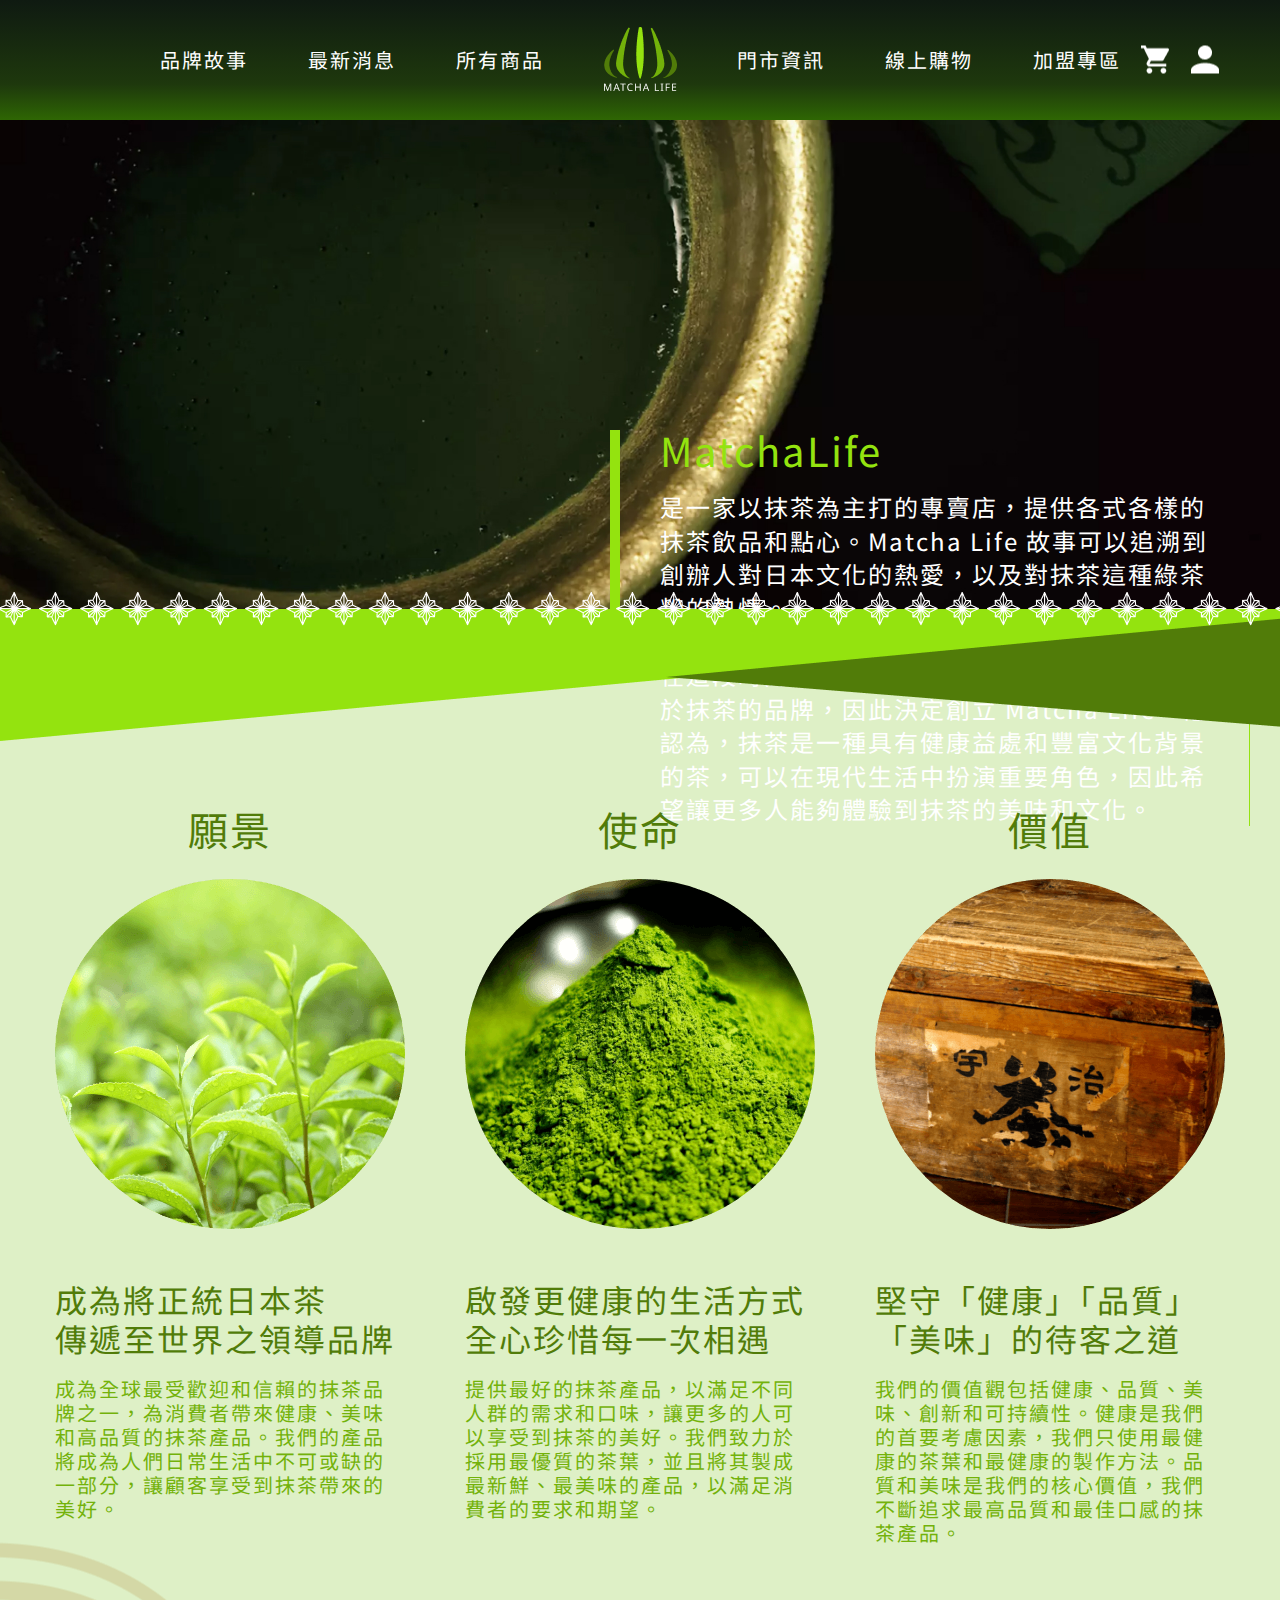
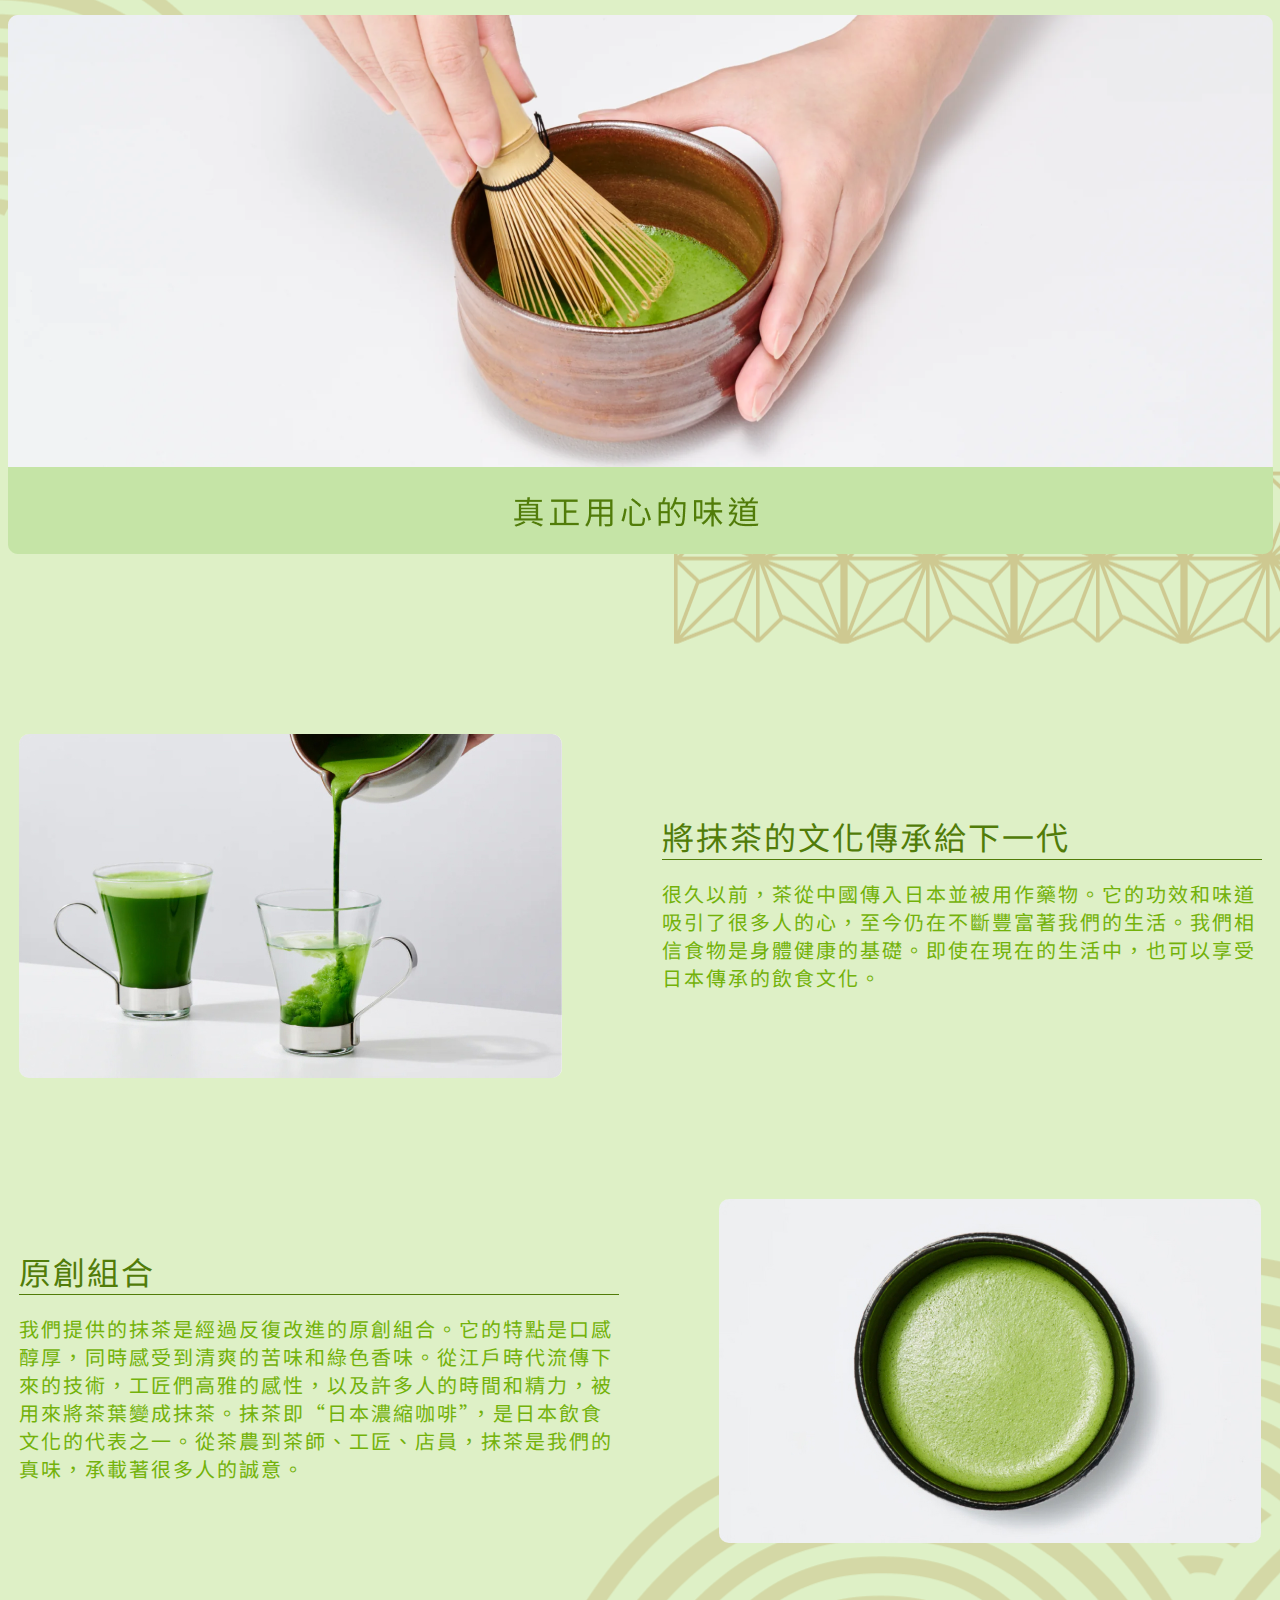
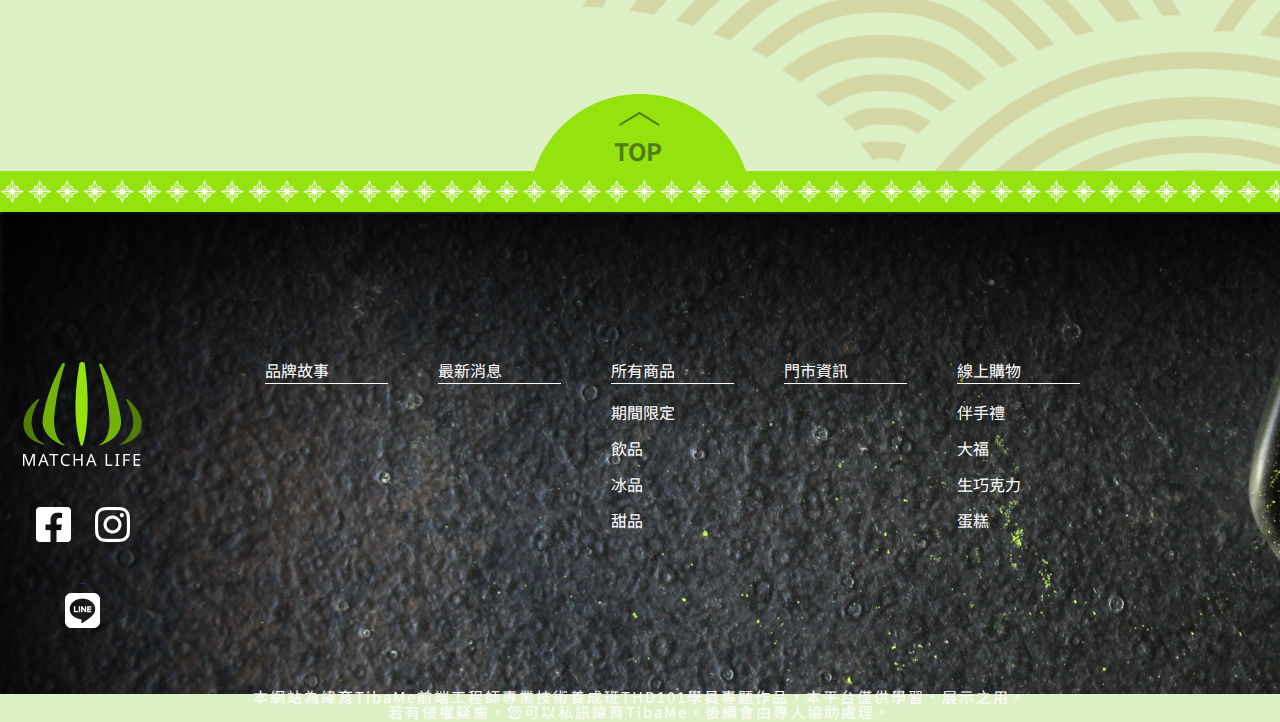
==== brand_story.html @ 13a8d367 "分頁做完" ====
<!DOCTYPE html>
<html lang="en">
<head>
    <meta charset="UTF-8">
    <meta http-equiv="X-UA-Compatible" content="IE=edge">
    <meta name="viewport" content="width=device-width, initial-scale=1.0">
    <link href="https://fonts.googleapis.com/css2?family=Noto+Sans+TC:wght@400;500&display=swap" rel="stylesheet">
    <link rel="stylesheet" href="css/brand_story.css">
    <title>BRAND STORY</title>
</head>
<body>
    <!-- header -->
    <div class="header">
        
        <!-- 導覽列 -->
        <div class="nav-top">
            <!-- 導覽列左邊 -->
           
            <ul class="nav1">
                <li>
                    <a href="brand_story.html">品牌故事</a>
                
                </li>
                <li>
                    <a href="news.html">最新消息</a>
                
                </li>
                <li>
                    <a href="ourproducts.html">所有商品</a>
                </li>
                <li>
                    <a href="index.html">
                        <img src="img/matcha_life_logo.png" alt="">
                    </a>
                </li>
                <li>
                    <a href="store_information.html">門市資訊</a>
                </li>
                <li>
                    <a href="online_shop.html">線上購物</a>
                </li>
                <li>
                    <a href="">加盟專區</a>
                </li>
            </ul>
            <!-- 導覽列右邊 -->
            <ul class="nav2">
                <li>
                    <a href="">
                        <img src="img/icon_cart.png" alt="">
                    </a>
                </li>
                <li>
                    <a href="">
                        <img src="img/icon_member.png" alt="">
                    </a>
                </li>
            </ul>
        </div>
        <img src="img/banner002.jpg" alt="" class="banner1">
        <div class="h2-banner">
            <h3 class="span1">MatchaLife</h3>
            <h5 class="span2">是一家以抹茶為主打的專賣店，提供各式各樣的抹茶飲品和點心。Matcha Life 故事可以追溯到創辦人對日本文化的熱愛，以及對抹茶這種綠茶粉的熱情。<br><br>在這段時間裡，他發現市場上缺乏一個真正專注於抹茶的品牌，因此決定創立 Matcha Life。他認為，抹茶是一種具有健康益處和豐富文化背景的茶，可以在現代生活中扮演重要角色，因此希望讓更多人能夠體驗到抹茶的美味和文化。</h5>
        </div>
    </div>
    <!-- bodytop -->
    <div class="body-top">
        <!-- 第一個插件 -->
        <div class="body-top-banner1">
            <img src="img/banner2.png" alt="">
        </div>
        <!-- 中間ul -->
        <ul>
            <li>
                <h3>願景</h3>
                <img src="img/banner6.png" alt="">
                <h4>成為將正統日本茶<br>傳遞至世界之領導品牌</h4>
                <p>成為全球最受歡迎和信賴的抹茶品牌之一，為消費者帶來健康、美味和高品質的抹茶產品。我們的產品將成為人們日常生活中不可或缺的一部分，讓顧客享受到抹茶帶來的美好。</p>
            </li>
            <li>
                <h3>使命</h3>
                <img src="img/banner7.png" alt="">
                <h4>啟發更健康的生活方式<br>全心珍惜每一次相遇</h4>
                <p>提供最好的抹茶產品，以滿足不同人群的需求和口味，讓更多的人可以享受到抹茶的美好。我們致力於採用最優質的茶葉，並且將其製成最新鮮、最美味的產品，以滿足消費者的要求和期望。</p>
            </li>
            <li>
                <h3>價值</h3>
                <img src="img/banner8.png" alt="">
                <h4>堅守「健康」「品質」<br>「美味」的待客之道</h4>
                <p>我們的價值觀包括健康、品質、美味、創新和可持續性。健康是我們的首要考慮因素，我們只使用最健康的茶葉和最健康的製作方法。品質和美味是我們的核心價值，我們不斷追求最高品質和最佳口感的抹茶產品。</p>
            </li>
        </ul>
        <div class="object1">
            <img src="img/object8.png" alt="">
        </div>
        <div class="body-top-banner2">
            <img src="img/banner9.png" alt="">
        </div>
        <div class="object2">
            <img src="img/object10.png" alt="">
        </div>
    </div>
    <!-- bodybottom -->
    <div class="body-bottom">
        <ul class="body-bottom1">
            <li>
                <img src="img/banner10.jpg" alt="">
            </li>
            <li>
                <h4>將抹茶的文化傳承給下一代</h4>
                <p>很久以前，茶從中國傳入日本並被用作藥物。它的功效和味道吸引了很多人的心，至今仍在不斷豐富著我們的生活。我們相信食物是身體健康的基礎。即使在現在的生活中，也可以享受日本傳承的飲食文化。</p>
            </li>
        </ul>
        <ul class="body-bottom2">
            <li>
                <h4>原創組合</h4>
                <p>我們提供的抹茶是經過反復改進的原創組合。它的特點是口感醇厚，同時感受到清爽的苦味和綠色香味。從江戶時代流傳下來的技術，工匠們高雅的感性，以及許多人的時間和精力，被用來將茶葉變成抹茶。抹茶即“日本濃縮咖啡”，是日本飲食文化的代表之一。從茶農到茶師、工匠、店員，抹茶是我們的真味，承載著很多人的誠意。</p>
            </li>
            <li>
                <img src="img/banner11.jpg" alt="">
            </li>
        </ul>
        <div class="object3">
            <img src="img/object9.png" alt="">
        </div>
        <!-- 底層返回最上層元件 -->
        <div class="bottom-object">
            <div class="bottom-obj6">
                <a href="brand_story.html">
                    <img src="img/object6.png" alt="">
                    <p>TOP</p>
                </a>
            </div>
            <div class="bottom-obj7">
                <img src="img/object7.png" alt="">
            </div>
        </div>
    </div>
    
    <!-- footer -->
    <div class="footer">
        <div class="footer-top">
            <div class="main-left">
                <a href="index.html">
                    <img src="img/logo-footer.png" alt="">
                </a>
                <div class="main-left-icon">
                    <a href="">
                        <img src="img/icon-fb.png" alt="">
                    </a>
                    <a href="">
                        <img src="img/icon-ig.png" alt="">
                    </a>
                    <a href="">
                        <img src="img/icon-line.png" alt="">
                    </a>
                </div>
            </div>
  
            <div class="main-right">
                <div class="main-right1">
                    <a href="brand_story.html">品牌故事</a>
                </div>
                <div class="main-right2">
                    <a href="news.html">最新消息</a>
                </div>
                <div class="main-right3">
                    <a href="ourproducts.html">所有商品</a>
                    <a href="ourproducts.html">期間限定</a>
                    <a href="ourproducts.html">飲品</a>
                    <a href="ourproducts.html">冰品</a>
                    <a href="ourproducts.html">甜品</a>
                </div>
                <div class="main-right4">
                    <a href="store_information.html">門市資訊</a>
                </div>
                <div class="main-right5">
                    <a href="online_shop.html">線上購物</a>
                    <a href="online_shop.html">伴手禮</a>
                    <a href="online_shop.html">大福</a>
                    <a href="online_shop.html">生巧克力</a>
                    <a href="online_shop.html">蛋糕</a>
                </div>
            </div>
            
        </div>
        <div class="footer-bottom">
            <p>本網站為緯育TibaMe前端工程師專業技術養成班THD101學員專題作品，本平台僅供學習、展示之用。<br>若有侵權疑慮，您可以私訊緯育TibaMe，後續會由專人協助處理。</p>
        </div> 
    </div>
</body>
</html>
---- css/brand_story.css ----
@import url("reset.css");
body{
    background-color: #DEF0C6;
    font-family: 'Noto Sans TC', sans-serif;
}
.header {
    /* width: 100%; */
}

.banner1 {
    width: 100%;
    display: block;
    margin-top: 50px;
}

/* <!-- 導覽列 --> */
.nav-top {
    height: 120px;
    width: 100%;
    position: fixed;
    top: 0;
    left: 0;
    z-index: 3;
}

/* <!-- 導覽列左邊 --> */

.nav1 {
    width: 100%;
    height: 120px;
    background-image: linear-gradient(0deg, #2e6603 0%, #1E380D 30%, #0F1A11 100%);
    display: flex;
    align-items: center;
    justify-content: center;
    overflow: hidden;
    letter-spacing: 2px;
    
}

.nav1 li {}

.nav1 li a {
    font-size: 20px;
    color: white;
    text-decoration: none;
    padding: 30px 30px;

}

.nav1 li a img {}

/* <!-- 導覽列右邊 --> */
.nav2 {
    display: flex;
    position: absolute;
    top: 60px;
    right: 50px;
    transform: translateY(-50%);
    

}

.nav2 li {}

.nav2 li a {
    padding: 20px 0;
    display: block;
    width: 50px;
    text-align: center;
}

/* banner文字 */
.h2-banner {
    padding-left: 40px;
    padding-right: 30px;
    position: absolute;
    top: 430px;
    right: 40px;
    letter-spacing: 2px;
    width: 550px;
}

.span1 {
    color: #94E30F;
    font-size: 40px;
    margin-bottom: 20px;
    width: 200px;
}

.span1::before{
    content: "";
    display: block;
    height: 200px;
    width: 10px;
    background-color: #94E30F;
    position: absolute;
    top: 0;
    left: -10px;
}

.span2 {
    color: white;
    font-size: 24px;
    line-height: 1.4;  
}

.span2::after{
    content: "";
    display: block;
    height: 200px;
    width: 1px;
    background-color: #94E30F;
    position: absolute;
    bottom: 0;
    right: -10px;
}

/* ------bodytop----- */
.body-top{
    position: relative;
}

/* 第一個插件 */
.body-top-banner1{
    position: relative;
}

.body-top-banner1 img{
    display: block;
    position: absolute;
    top: 50%;
    left: 49.5%;
    translate: -50% -10%; 
    
}

/* 中間ul */
.body-top ul{
    display: flex;
    padding-top: 200px;
    justify-content: center;
    
}

.body-top ul li{   
    width: 350px;
    margin: 0 30px;
}

.body-top ul li h3{
    text-align: center;
    color: #517C09;
    font-size: 40px;
    margin-bottom: 30px;
    letter-spacing: 2px;
}

.body-top ul li img{
    margin-bottom: 50px;
}

.body-top ul li h4{
    color: #517C09;
    font-size: 32px;
    text-align: left;
    line-height: 1.2;
    margin-bottom: 20px;
    letter-spacing: 2px;
}

.body-top ul li p{
    text-align: left;
    color: #73B20A;
    font-size: 20px;
    line-height: 1.2;
    letter-spacing: 2px;
}

/* ul下方物件 */
.body-top .object1{
    /* position: relative; */
}

.body-top .object1 img{
    display: block;
    position: absolute;
    top: 75%;
    left: 48.5%;
    z-index: -1;
    translate: -112% -65%; 
}

/* banner2 */
.body-top .body-top-banner2{
    /* position: relative; */
}

.body-top .body-top-banner2 img{
    display: block;
    margin: 0 auto;
    margin-top: 70px;
}

/* banner2下方物件 */
.body-top .object2{}

.body-top .object2 img{
    display: block;
    position: absolute;
    top: 70%;
    left: 50%;
    z-index: -1;
    translate: 5% 220%;
}

/* ---------bodybottom------- */

.body-bottom{}

/* bottombanner1 */

.body-bottom1{
    display: flex;
    justify-content: center;
    margin-top: 180px;
}

.body-bottom1 li{}

.body-bottom1 li:nth-child(2){
    width: 600px;
    padding-top: 80px;
    margin-left: 100px;
}

.body-bottom1 li img{
    border-radius: 10px;
}

.body-bottom1 li h4{
    color: #517C09;
    font-size: 32px;
    border-bottom: 1px solid #517C09;
    line-height: 1.4;
    letter-spacing: 2px;
    margin-bottom: 20px;
}

.body-bottom1 li p{
    color: #73B20A;
    font-size: 20px;
    line-height: 1.4;
    letter-spacing: 2px;
}

/* bottombanner1 */
.body-bottom2{
    display: flex;
    justify-content: center;
    margin-top: 120px;
}

.body-bottom2 li{}

.body-bottom2 li:nth-child(1){
    width: 600px;
    margin-right: 100px;
    padding-top: 50px;
    
}

.body-bottom2 li h4{
    color: #517C09;
    font-size: 32px;
    border-bottom: 1px solid #517C09;
    line-height: 1.4;
    letter-spacing: 2px;
    margin-bottom: 20px;
}

.body-bottom2 li p{
    color: #73B20A;
    font-size: 20px;
    line-height: 1.4;
    letter-spacing: 2px;
}

.body-bottom2 li img{
    border-radius: 10px;
}

/* bottom-object3 */
.object3{
    position: relative;
}

.object3 img{
    position: absolute;
    top: 50%;
    right: 50%;
    translate: 94% -40%;
    z-index: -1;
}

/* 底層回到最上物件 */
.bottom-object{
    text-align: center;
    width: 100%;
    margin-top: 150px;
}

.bottom-object .bottom-obj6{
    position: relative;
    text-decoration: none;
    width: 300px;
    margin: 0 auto;
}

.bottom-object .bottom-obj6 img{
    display: block;
    margin: 0 auto;
    /* width: 100%; */
}

.bottom-object .bottom-obj6 p{
    font-size: 24px;
    font-weight: bold;
    color: #517C09;
    position:absolute ;
    top: 45px;
    left: 124px;
}

.bottom-object .bottom-obj7{}

.bottom-object .bottom-obj7 img{
    display: block;
    width: 100%;

}

/* ----footer---- */
.footer{
    background-image: url("../img/footer.jpg");
    display: block;
    height: 482px;
    background-repeat: no-repeat;
    background-size: cover;
}

.footer .footer-top{
    justify-content: center;
    display: flex;
    transform:translate(-200px);
}

/* 左邊logo區塊 */
.footer-top .main-left{
    margin-left: 200px;
    margin-top: 150px;
    text-align: center;
}
.footer-top .main-left img{
    margin-bottom: 30px;
}

.footer-top .main-left .main-left-icon{}

.footer-top .main-left .main-left-icon img{
    padding: 10px;
}

/* 右邊導覽列 */
.footer-top .main-right{
    display: flex;
    margin-top: 150px;
    margin-left: 100px;
}
.footer-top .main-right ul{}
/* 品牌故事 */
.main-right1{}

.main-right1::after{
    content: "";
    display: block;
    width: 123px;
    height: 1px;
    background-color: white;
    margin-top: 5px;
}

.main-right1 a{
    text-decoration: none;
    color: white;
}

/* 最新消息 */
.main-right2{
    margin-left: 50px;
}

.main-right2::after{
    content: "";
    display: block;
    width: 123px;
    height: 1px;
    background-color: white;
    margin-top: 5px;
}

.main-right2 a{
    text-decoration: none;
    color: white;
}

/* 所有商品 */
.main-right3{
    display: flex;
    flex-direction: column;
    margin-left: 50px;
}

.main-right3 :nth-child(1)::after{
    content: "";
    display: block;
    width: 123px;
    height: 1px;
    background-color: white;
    margin-top: 5px;
}

.main-right3 a{
    text-decoration: none;
    color: white;
    margin-bottom: 20px;
}

/* 門市資訊 */
.main-right4{
    margin-left: 50px;
}

.main-right4::after{
    content: "";
    display: block;
    width: 123px;
    height: 1px;
    background-color: white;
    margin-top: 5px;
}

.main-right4 a{
    text-decoration: none;
    color: white;
}

/* 線上購物 */
.main-right5{
    display: flex;
    flex-direction: column;
    margin-left: 50px;
}

.main-right5 :nth-child(1)::after{
    content: "";
    display: block;
    width: 123px;
    height: 1px;
    background-color: white;
    margin-top: 5px;
}

.main-right5 a{
    text-decoration: none;
    color: white;
    margin-bottom: 20px;
}

/* 底層文字 */
.footer-bottom{
    text-align: center;
    margin-top: 20px;
}

.footer-bottom p{
    color: white;
    font-size: 15px;
    letter-spacing: 2px;
    
    
}
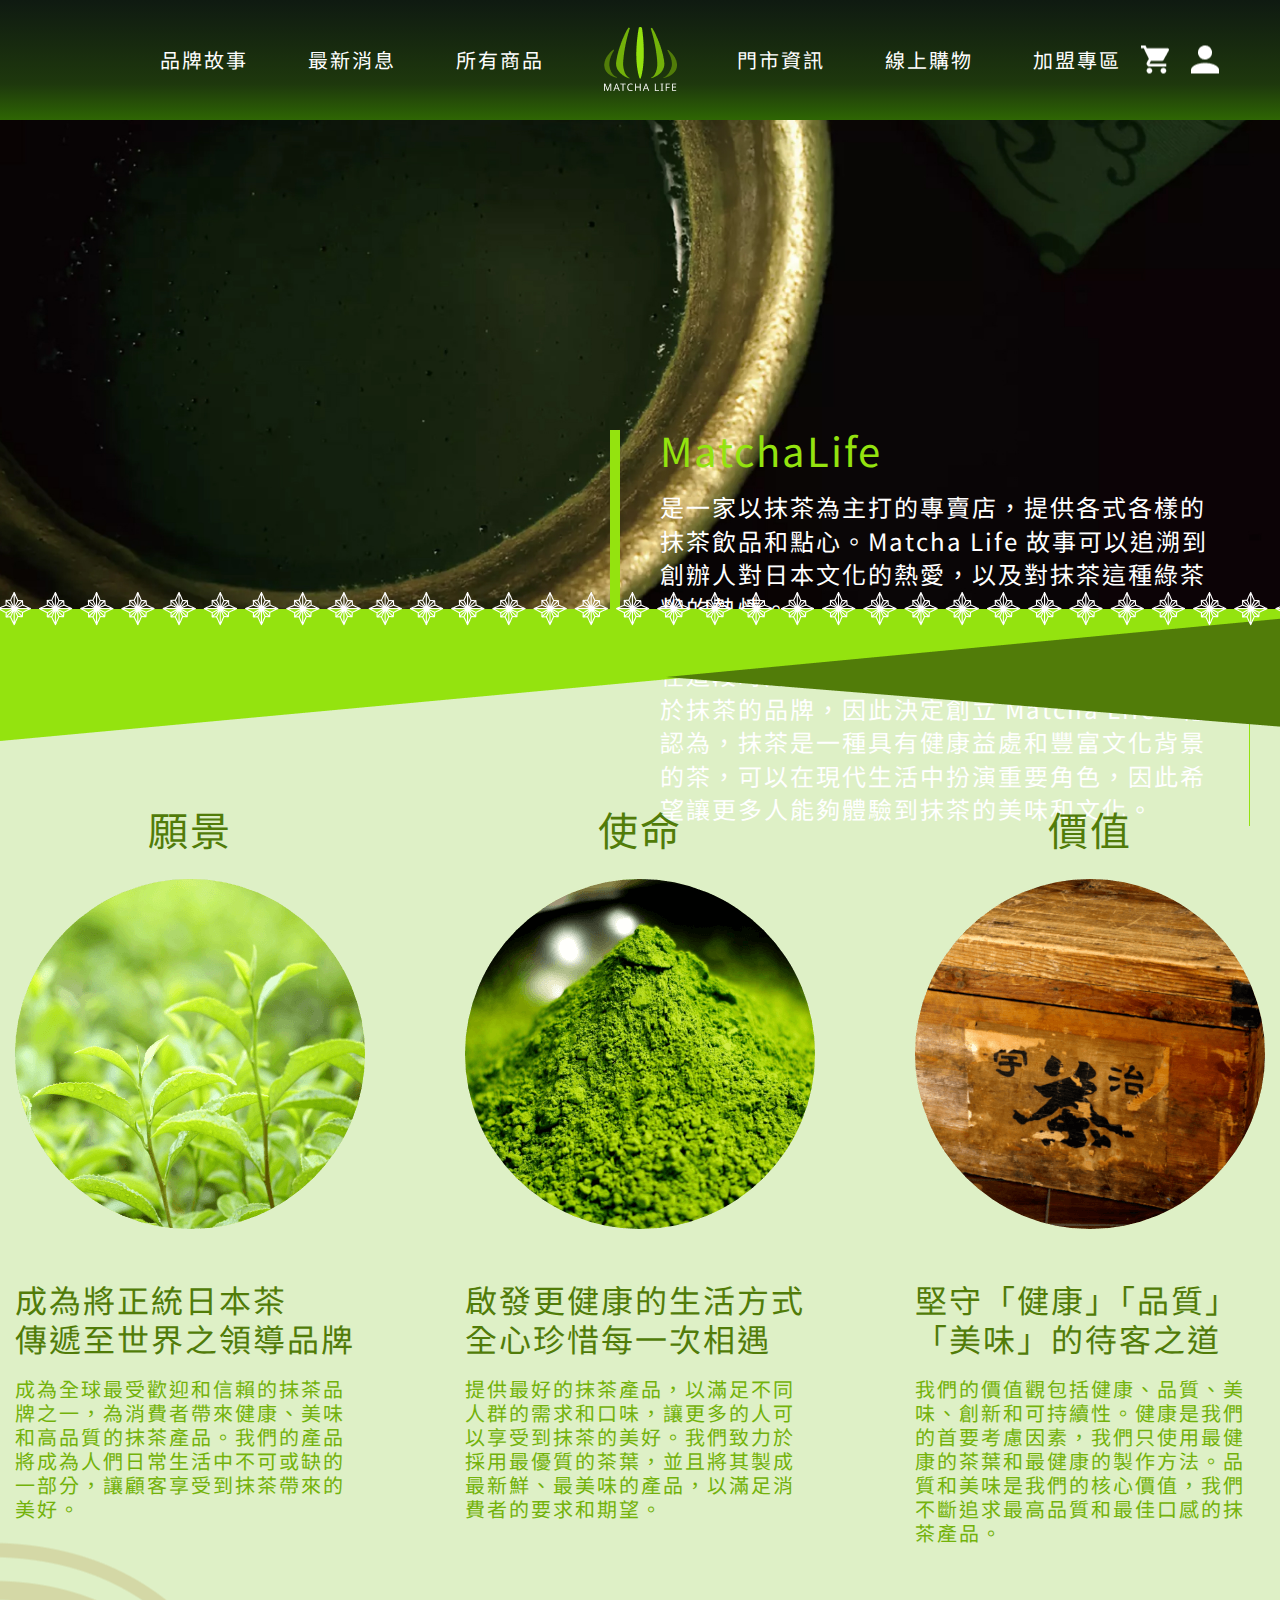
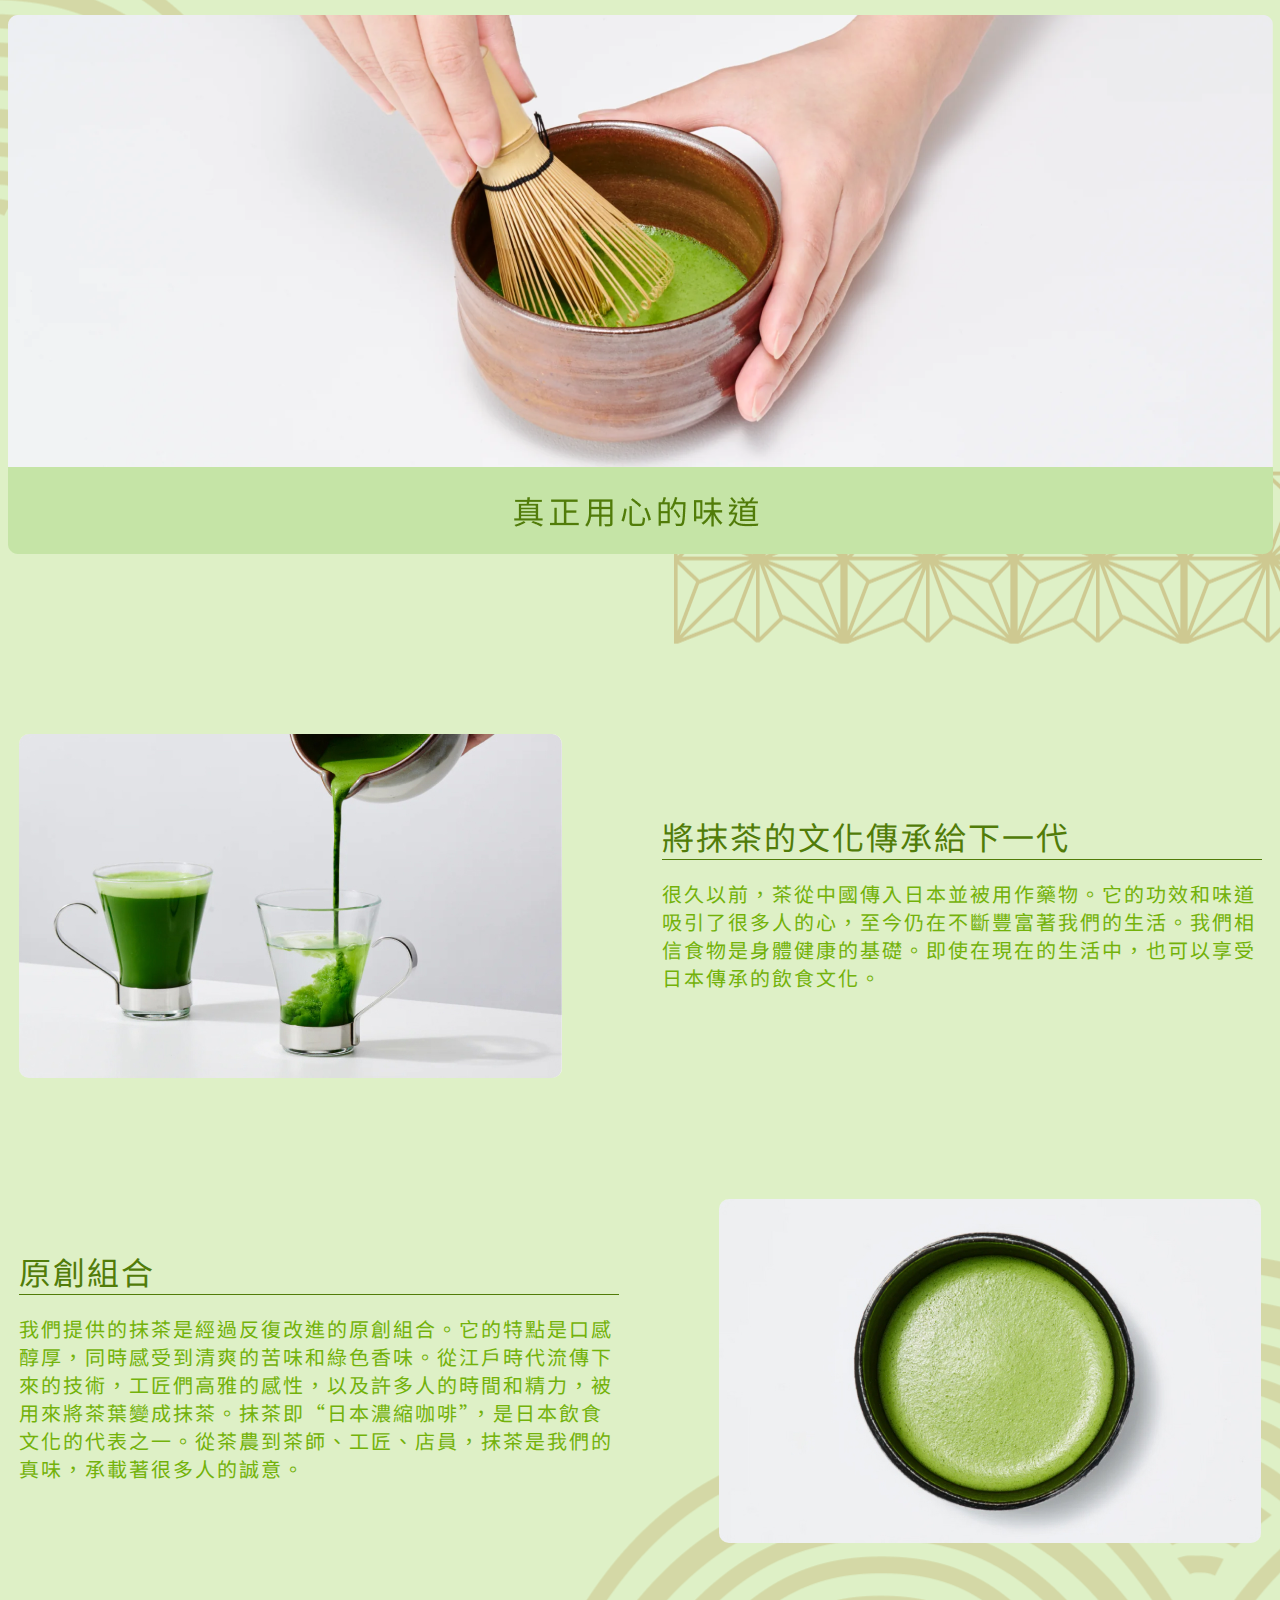
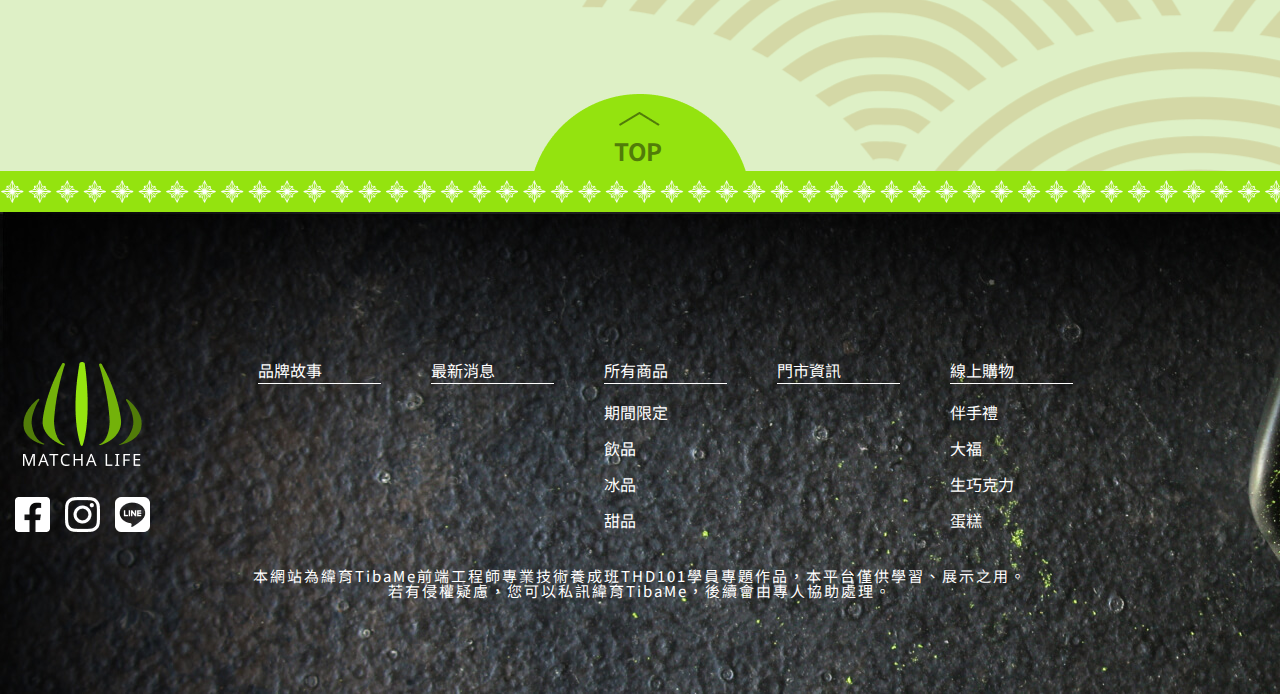
==== commit 1f044fb0: "3/20加上scroll-behavior" ====
--- a/brand_story.html
+++ b/brand_story.html
@@ -10,7 +10,7 @@
 </head>
 <body>
     <!-- header -->
-    <div class="header">
+    <div class="header" id="header">
         
         <!-- 導覽列 -->
         <div class="nav-top">
@@ -126,7 +126,7 @@
         <!-- 底層返回最上層元件 -->
         <div class="bottom-object">
             <div class="bottom-obj6">
-                <a href="brand_story.html">
+                <a href="#header">
                     <img src="img/object6.png" alt="">
                     <p>TOP</p>
                 </a>
--- a/css/brand_story.css
+++ b/css/brand_story.css
@@ -1,4 +1,7 @@
 @import url("reset.css");
+html{
+    scroll-behavior: smooth;
+}
 body{
     background-color: #DEF0C6;
     font-family: 'Noto Sans TC', sans-serif;
@@ -39,12 +42,18 @@
 
 .nav1 li {}
 
+/* -----hover----- */
+.nav1 li a:hover{
+    color: #94E30F;
+}
+/* ------------- */
+
 .nav1 li a {
     font-size: 20px;
     color: white;
     text-decoration: none;
     padding: 30px 30px;
-
+    transition: 0.7s;
 }
 
 .nav1 li a img {}
@@ -56,8 +65,6 @@
     top: 60px;
     right: 50px;
     transform: translateY(-50%);
-    
-
 }
 
 .nav2 li {}
@@ -67,7 +74,15 @@
     display: block;
     width: 50px;
     text-align: center;
-}
+    overflow: hidden;
+}
+
+/* -----hover------ */
+.nav2 li a img:hover{
+    filter: drop-shadow(50px 0 0 #94E30F);
+    margin-left: -100px;
+}
+/* -------------- */
 
 /* banner文字 */
 .h2-banner {
@@ -144,7 +159,7 @@
 
 .body-top ul li{   
     width: 350px;
-    margin: 0 30px;
+    margin: 0 50px;
 }
 
 .body-top ul li h3{
@@ -321,6 +336,12 @@
     margin: 0 auto;
     /* width: 100%; */
 }
+
+/* -----hover------ */
+.bottom-object .bottom-obj6:hover p{
+    color: white;
+}
+/* ------------- */
 
 .bottom-object .bottom-obj6 p{
     font-size: 24px;
@@ -329,6 +350,7 @@
     position:absolute ;
     top: 45px;
     left: 124px;
+    transition: 0.8s;
 }
 
 .bottom-object .bottom-obj7{}
@@ -364,10 +386,26 @@
     margin-bottom: 30px;
 }
 
-.footer-top .main-left .main-left-icon{}
+.footer-top .main-left .main-left-icon{
+    display: flex;
+}
+
+.main-left-icon a{
+    display: block;
+    overflow: hidden;
+    width: 50px;
+    height: 50px;
+}
+
+/* -----hover------ */
+.main-left-icon img:hover{
+    filter: drop-shadow(50px 0 0 #94E30F);
+    margin-left: -100px;
+}
+/* -------------- */
 
 .footer-top .main-left .main-left-icon img{
-    padding: 10px;
+    /* padding: 10px; */
 }
 
 /* 右邊導覽列 */
@@ -389,9 +427,16 @@
     margin-top: 5px;
 }
 
+/* -----hover */
+.main-right1 a:hover{
+    color: #94E30F;
+}
+/* ------ */
+
 .main-right1 a{
     text-decoration: none;
     color: white;
+    display: block;
 }
 
 /* 最新消息 */
@@ -408,9 +453,16 @@
     margin-top: 5px;
 }
 
+/* -----hover */
+.main-right2 a:hover{
+    color: #94E30F;
+}
+/* ------ */
+
 .main-right2 a{
     text-decoration: none;
     color: white;
+    display: block;
 }
 
 /* 所有商品 */
@@ -429,10 +481,17 @@
     margin-top: 5px;
 }
 
+/* -----hover */
+.main-right3 a:hover{
+    color: #94E30F;
+}
+/* ------ */
+
 .main-right3 a{
     text-decoration: none;
     color: white;
     margin-bottom: 20px;
+    display: block;
 }
 
 /* 門市資訊 */
@@ -449,9 +508,16 @@
     margin-top: 5px;
 }
 
+/* -----hover */
+.main-right4 a:hover{
+    color: #94E30F;
+}
+/* ------ */
+
 .main-right4 a{
     text-decoration: none;
     color: white;
+    display: block;
 }
 
 /* 線上購物 */
@@ -470,10 +536,17 @@
     margin-top: 5px;
 }
 
+/* -----hover */
+.main-right5 a:hover{
+    color: #94E30F;
+}
+/* ------ */
+
 .main-right5 a{
     text-decoration: none;
     color: white;
     margin-bottom: 20px;
+    display: block;
 }
 
 /* 底層文字 */
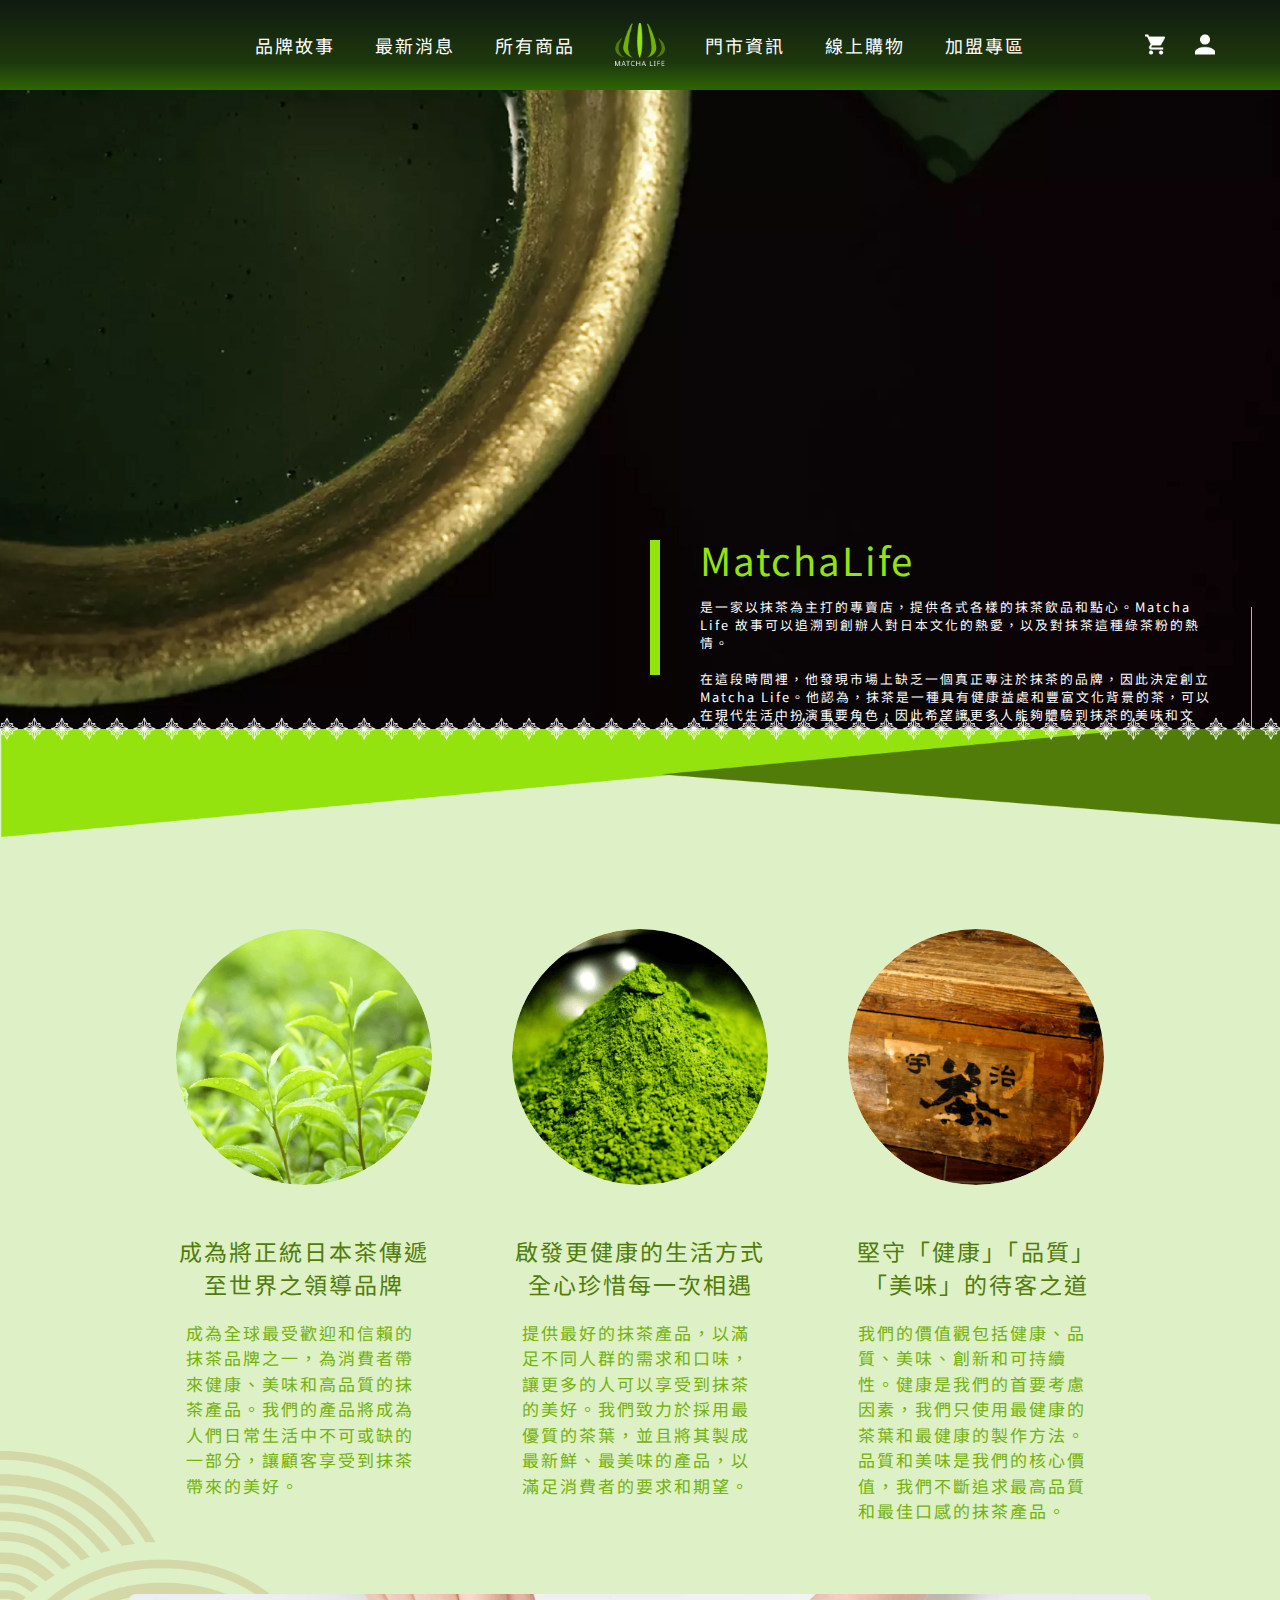
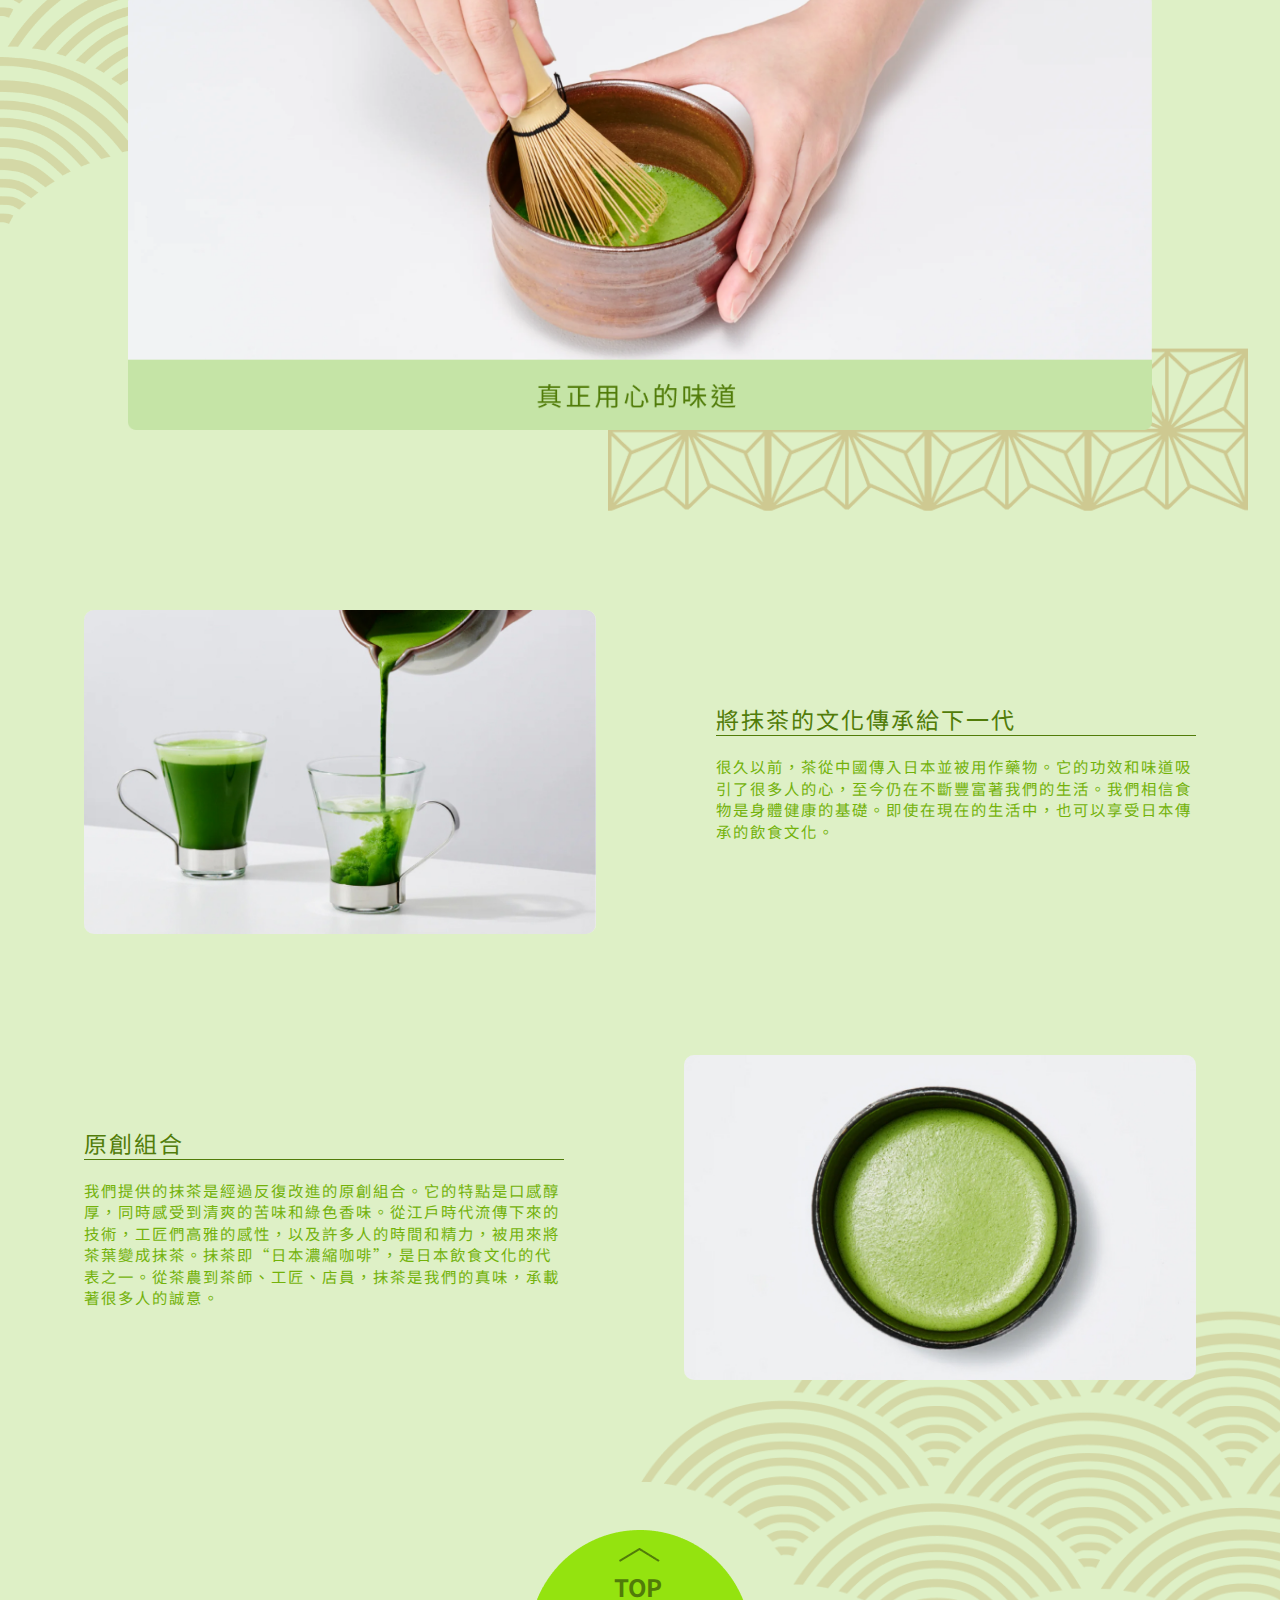
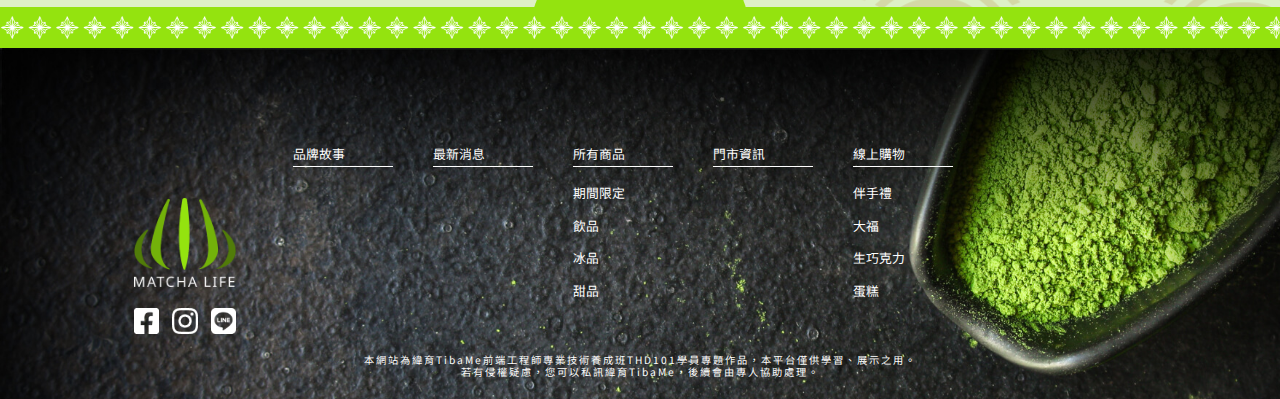
==== commit a98ddff0: "4/9" ====
--- a/brand_story.html
+++ b/brand_story.html
@@ -57,7 +57,9 @@
                 </li>
             </ul>
         </div>
-        <img src="img/banner002.jpg" alt="" class="banner1">
+    </div>
+    <div class="banner1">
+        <img src="img/banner002.jpg" alt="">
         <div class="h2-banner">
             <h3 class="span1">MatchaLife</h3>
             <h5 class="span2">是一家以抹茶為主打的專賣店，提供各式各樣的抹茶飲品和點心。Matcha Life 故事可以追溯到創辦人對日本文化的熱愛，以及對抹茶這種綠茶粉的熱情。<br><br>在這段時間裡，他發現市場上缺乏一個真正專注於抹茶的品牌，因此決定創立 Matcha Life。他認為，抹茶是一種具有健康益處和豐富文化背景的茶，可以在現代生活中扮演重要角色，因此希望讓更多人能夠體驗到抹茶的美味和文化。</h5>
@@ -74,19 +76,19 @@
             <li>
                 <h3>願景</h3>
                 <img src="img/banner6.png" alt="">
-                <h4>成為將正統日本茶<br>傳遞至世界之領導品牌</h4>
+                <h4>成為將正統日本茶傳遞至世界之領導品牌</h4>
                 <p>成為全球最受歡迎和信賴的抹茶品牌之一，為消費者帶來健康、美味和高品質的抹茶產品。我們的產品將成為人們日常生活中不可或缺的一部分，讓顧客享受到抹茶帶來的美好。</p>
             </li>
             <li>
                 <h3>使命</h3>
                 <img src="img/banner7.png" alt="">
-                <h4>啟發更健康的生活方式<br>全心珍惜每一次相遇</h4>
+                <h4>啟發更健康的生活方式全心珍惜每一次相遇</h4>
                 <p>提供最好的抹茶產品，以滿足不同人群的需求和口味，讓更多的人可以享受到抹茶的美好。我們致力於採用最優質的茶葉，並且將其製成最新鮮、最美味的產品，以滿足消費者的要求和期望。</p>
             </li>
             <li>
                 <h3>價值</h3>
                 <img src="img/banner8.png" alt="">
-                <h4>堅守「健康」「品質」<br>「美味」的待客之道</h4>
+                <h4>堅守「健康」「品質」「美味」的待客之道</h4>
                 <p>我們的價值觀包括健康、品質、美味、創新和可持續性。健康是我們的首要考慮因素，我們只使用最健康的茶葉和最健康的製作方法。品質和美味是我們的核心價值，我們不斷追求最高品質和最佳口感的抹茶產品。</p>
             </li>
         </ul>
@@ -121,7 +123,7 @@
             </li>
         </ul>
         <div class="object3">
-            <img src="img/object9.png" alt="">
+            <img src="img/object4.png" alt="">
         </div>
         <!-- 底層返回最上層元件 -->
         <div class="bottom-object">
--- a/css/brand_story.css
+++ b/css/brand_story.css
@@ -10,11 +10,7 @@
     /* width: 100%; */
 }
 
-.banner1 {
-    width: 100%;
-    display: block;
-    margin-top: 50px;
-}
+
 
 /* <!-- 導覽列 --> */
 .nav-top {
@@ -30,41 +26,43 @@
 
 .nav1 {
     width: 100%;
-    height: 120px;
+    height: 90px;
     background-image: linear-gradient(0deg, #2e6603 0%, #1E380D 30%, #0F1A11 100%);
     display: flex;
     align-items: center;
     justify-content: center;
+    /* border: 1px solid red; */
     overflow: hidden;
-    letter-spacing: 2px;
-    
+    letter-spacing: 2px;    
 }
 
 .nav1 li {}
-
 /* -----hover----- */
 .nav1 li a:hover{
     color: #94E30F;
 }
 /* ------------- */
-
 .nav1 li a {
-    font-size: 20px;
+    font-size: 18px;
     color: white;
     text-decoration: none;
-    padding: 30px 30px;
+    /* border: 1px solid purple; */
+    padding: 20px 20px;
     transition: 0.7s;
 }
 
-.nav1 li a img {}
+.nav1 li a img {
+    width: 50px;
+}
 
 /* <!-- 導覽列右邊 --> */
 .nav2 {
-    display: flex;
-    position: absolute;
-    top: 60px;
+    /* width: 300px; */
+    display: flex;
+    position: absolute;
+    top: 45px;
     right: 50px;
-    transform: translateY(-50%);
+    transform: translateY(-50%);    
 }
 
 .nav2 li {}
@@ -75,6 +73,11 @@
     width: 50px;
     text-align: center;
     overflow: hidden;
+}
+
+.nav2 li a img{
+    width: 20px;
+    height: 20px;
 }
 
 /* -----hover------ */
@@ -84,28 +87,42 @@
 }
 /* -------------- */
 
+.banner1 {
+    width: 100%;
+    display: block;
+    position: relative;
+}
+
+.banner1 img{
+    display: block;
+    width: 100%;
+    margin-top: 90px;
+    /* max-width: 1250px; */
+    /* transform:translateX(-3%) */
+}
+
 /* banner文字 */
 .h2-banner {
     padding-left: 40px;
     padding-right: 30px;
     position: absolute;
-    top: 430px;
-    right: 40px;
-    letter-spacing: 2px;
-    width: 550px;
+    top: 50vh;
+    right: 3vw;
+    letter-spacing: 2px;
+    width: 40vw;
 }
 
 .span1 {
     color: #94E30F;
-    font-size: 40px;
+    font-size: 3vw;
     margin-bottom: 20px;
-    width: 200px;
+    /* width: 200px; */
 }
 
 .span1::before{
     content: "";
     display: block;
-    height: 200px;
+    height: 15vh;
     width: 10px;
     background-color: #94E30F;
     position: absolute;
@@ -115,14 +132,14 @@
 
 .span2 {
     color: white;
-    font-size: 24px;
+    font-size: 1vw;
     line-height: 1.4;  
 }
 
 .span2::after{
     content: "";
     display: block;
-    height: 200px;
+    height: 15vh;
     width: 1px;
     background-color: #94E30F;
     position: absolute;
@@ -132,7 +149,11 @@
 
 /* ------bodytop----- */
 .body-top{
-    position: relative;
+    display: block;
+    position: relative;
+    width: 100%;
+    margin: 0 auto;
+    /* overflow: hidden; */
 }
 
 /* 第一個插件 */
@@ -142,43 +163,78 @@
 
 .body-top-banner1 img{
     display: block;
+    width: 100%;
     position: absolute;
     top: 50%;
-    left: 49.5%;
+    left: 50%;
     translate: -50% -10%; 
     
 }
 
 /* 中間ul */
 .body-top ul{
+    /* width: 1250px; */
     display: flex;
     padding-top: 200px;
     justify-content: center;
+    /* margin: 0 auto; */
+    /* overflow: hidden; */
+    /* border: 1px solid red; */
+}
+
+.body-top ul li{   
+    width: 20vw;
+    /* margin: 0 auto; */
+    margin: 0 40px;
+    /* border: 1px solid blue; */
+    text-align: center;
+    position: relative;
+    /* transition: 0.8s; */
+}
+
+.body-top ul li h3{
+    /* display: block; */
+    display: flex;
+    justify-content: center;
+    position: absolute;
+    top: 18%;
+    left: 35%;
+    /* text-align: center; */
+    color: white;
+    text-shadow: 2px 2px 3px black;
+    font-size: 3vw;
+    /* margin-bottom: 30px; */
+    letter-spacing: 2px;
+    z-index: 1;
+    /* border: 1px solid red; */
+    display: none;
     
-}
-
-.body-top ul li{   
-    width: 350px;
-    margin: 0 50px;
-}
-
-.body-top ul li h3{
-    text-align: center;
-    color: #517C09;
-    font-size: 40px;
-    margin-bottom: 30px;
-    letter-spacing: 2px;
-}
-
+    
+}
+/* ------hover------ */
+.body-top ul li:hover h3{
+    display: block;
+}
+/* ------------- */
 .body-top ul li img{
+    display: block;
+    width: 20vw;
     margin-bottom: 50px;
-}
-
+    border-radius: 50%;
+    /* border: 1px solid red; */
+    overflow: hidden;
+    transition: 0.8s;
+}
+/* ------hover------ */
+.body-top ul li:hover img{
+    transform: scale(1.2);
+}
+/* ----------- */
 .body-top ul li h4{
     color: #517C09;
-    font-size: 32px;
-    text-align: left;
-    line-height: 1.2;
+    font-size: 23px;
+    /* text-align: left; */
+    line-height: 1.4;
     margin-bottom: 20px;
     letter-spacing: 2px;
 }
@@ -186,23 +242,26 @@
 .body-top ul li p{
     text-align: left;
     color: #73B20A;
-    font-size: 20px;
-    line-height: 1.2;
-    letter-spacing: 2px;
+    /* width: 95%; */
+    font-size: 17px;
+    line-height: 1.5;
+    letter-spacing: 2px;
+    padding: 0 10px;
 }
 
 /* ul下方物件 */
 .body-top .object1{
-    /* position: relative; */
+    position: relative;
 }
 
 .body-top .object1 img{
     display: block;
-    position: absolute;
-    top: 75%;
-    left: 48.5%;
+    width: 50%;
+    position: absolute;
+    top: 50%;
+    left: 50%;
     z-index: -1;
-    translate: -112% -65%; 
+    translate: -150% -20%; 
 }
 
 /* banner2 */
@@ -212,49 +271,68 @@
 
 .body-top .body-top-banner2 img{
     display: block;
+    width: 80vw;
     margin: 0 auto;
     margin-top: 70px;
 }
 
 /* banner2下方物件 */
-.body-top .object2{}
+.body-top .object2{
+    position: relative;
+    /* border: 1px solid red; */
+}
 
 .body-top .object2 img{
     display: block;
-    position: absolute;
-    top: 70%;
-    left: 50%;
+    width: 50%;
+    position: absolute;
+    top: 0%;
+    right: 10%;
     z-index: -1;
-    translate: 5% 220%;
+    translate: 15% -50%;
 }
 
 /* ---------bodybottom------- */
 
-.body-bottom{}
+.body-bottom{
+    width: 100%;
+    overflow: hidden;
+    /* border: 1px solid red; */
+}
 
 /* bottombanner1 */
 
 .body-bottom1{
+    /* width: 950px; */
+    width: 90vw;
     display: flex;
     justify-content: center;
+    align-items: center;
+    margin: 0 auto;
     margin-top: 180px;
-}
-
-.body-bottom1 li{}
+    /* border: 1px solid blue; */
+}
+
+.body-bottom1 li{
+    /* width: 100%; */
+    /* border: 1px solid red; */
+    margin: 0 20px;
+}
 
 .body-bottom1 li:nth-child(2){
-    width: 600px;
-    padding-top: 80px;
+    /* width: 800px; */
+    /* padding-top: 80px; */
     margin-left: 100px;
 }
 
 .body-bottom1 li img{
+    width: 40vw;
     border-radius: 10px;
 }
 
 .body-bottom1 li h4{
     color: #517C09;
-    font-size: 32px;
+    font-size: 1.8vw;
     border-bottom: 1px solid #517C09;
     line-height: 1.4;
     letter-spacing: 2px;
@@ -263,30 +341,36 @@
 
 .body-bottom1 li p{
     color: #73B20A;
-    font-size: 20px;
+    font-size: 1.2vw;
     line-height: 1.4;
     letter-spacing: 2px;
 }
 
-/* bottombanner1 */
+/* bottombanner2 */
 .body-bottom2{
     display: flex;
     justify-content: center;
-    margin-top: 120px;
-}
-
-.body-bottom2 li{}
+    align-items: center;
+    /* margin-top: 120px; */
+    width: 90vw;
+    margin: 120px auto 0;
+    /* border: 1px solid red; */
+}
+
+.body-bottom2 li{
+    margin: 0 20px;
+}
 
 .body-bottom2 li:nth-child(1){
-    width: 600px;
+    /* width: 600px; */
     margin-right: 100px;
-    padding-top: 50px;
+    /* padding-top: 50px; */
     
 }
 
 .body-bottom2 li h4{
     color: #517C09;
-    font-size: 32px;
+    font-size: 1.8vw;
     border-bottom: 1px solid #517C09;
     line-height: 1.4;
     letter-spacing: 2px;
@@ -295,25 +379,31 @@
 
 .body-bottom2 li p{
     color: #73B20A;
-    font-size: 20px;
+    font-size: 1.2vw;
     line-height: 1.4;
     letter-spacing: 2px;
 }
 
 .body-bottom2 li img{
+    display: block;
     border-radius: 10px;
+    width: 40vw;
+    /* border: 1px solid red; */
 }
 
 /* bottom-object3 */
 .object3{
     position: relative;
+    
 }
 
 .object3 img{
+    display: block;
+    width: 70vw;
     position: absolute;
     top: 50%;
     right: 50%;
-    translate: 94% -40%;
+    translate: 100% -20%;
     z-index: -1;
 }
 
@@ -365,42 +455,60 @@
 .footer{
     background-image: url("../img/footer.jpg");
     display: block;
-    height: 482px;
+    /* height: 482px; */
+    width: 100%;
+    /* height: 100%; */
+    /* width: 99vw; */
     background-repeat: no-repeat;
     background-size: cover;
 }
 
 .footer .footer-top{
+    position: relative;
     justify-content: center;
     display: flex;
-    transform:translate(-200px);
+    /* transform:translate(-200px); */
+    /* border: 1px solid blue; */
 }
 
 /* 左邊logo區塊 */
 .footer-top .main-left{
-    margin-left: 200px;
+    /* position: absolute;
+    top: 10%;
+    left: 20%; */
+    margin-left: -200px;
     margin-top: 150px;
     text-align: center;
-}
-.footer-top .main-left img{
-    margin-bottom: 30px;
+    /* border: 1px solid red; */
+}
+.footer-top>.main-left>a>img{
+    margin-bottom: 20px;
+    width: 8vw;
 }
 
 .footer-top .main-left .main-left-icon{
     display: flex;
+    /* border: 1px solid red; */
 }
 
 .main-left-icon a{
     display: block;
     overflow: hidden;
-    width: 50px;
-    height: 50px;
+    width: 3vw;
+    /* height: 50px; */
+    /* margin: 0 auto; */
+}
+
+.main-left-icon a img{
+    display: block;
+    width: 2vw;
+    margin: 0 auto;
 }
 
 /* -----hover------ */
 .main-left-icon img:hover{
     filter: drop-shadow(50px 0 0 #94E30F);
-    margin-left: -100px;
+    margin-left: -44px;
 }
 /* -------------- */
 
@@ -411,8 +519,8 @@
 /* 右邊導覽列 */
 .footer-top .main-right{
     display: flex;
-    margin-top: 150px;
-    margin-left: 100px;
+    margin-top: 100px;
+    margin-left: 50px;
 }
 .footer-top .main-right ul{}
 /* 品牌故事 */
@@ -421,7 +529,7 @@
 .main-right1::after{
     content: "";
     display: block;
-    width: 123px;
+    width: 100px;
     height: 1px;
     background-color: white;
     margin-top: 5px;
@@ -433,6 +541,10 @@
 }
 /* ------ */
 
+.main-right a{
+    font-size: 1vw;
+}
+
 .main-right1 a{
     text-decoration: none;
     color: white;
@@ -441,13 +553,13 @@
 
 /* 最新消息 */
 .main-right2{
-    margin-left: 50px;
+    margin-left: 40px;
 }
 
 .main-right2::after{
     content: "";
     display: block;
-    width: 123px;
+    width: 100px;
     height: 1px;
     background-color: white;
     margin-top: 5px;
@@ -469,13 +581,13 @@
 .main-right3{
     display: flex;
     flex-direction: column;
-    margin-left: 50px;
+    margin-left: 40px;
 }
 
 .main-right3 :nth-child(1)::after{
     content: "";
     display: block;
-    width: 123px;
+    width: 100px;
     height: 1px;
     background-color: white;
     margin-top: 5px;
@@ -496,13 +608,13 @@
 
 /* 門市資訊 */
 .main-right4{
-    margin-left: 50px;
+    margin-left: 40px;
 }
 
 .main-right4::after{
     content: "";
     display: block;
-    width: 123px;
+    width: 100px;
     height: 1px;
     background-color: white;
     margin-top: 5px;
@@ -524,13 +636,13 @@
 .main-right5{
     display: flex;
     flex-direction: column;
-    margin-left: 50px;
+    margin-left: 40px;
 }
 
 .main-right5 :nth-child(1)::after{
     content: "";
     display: block;
-    width: 123px;
+    width: 100px;
     height: 1px;
     background-color: white;
     margin-top: 5px;
@@ -551,14 +663,18 @@
 
 /* 底層文字 */
 .footer-bottom{
+    
+    /* border: 1px solid red; */
+    width: 100%;
+    /* margin-bottom: 20px; */
+}
+
+.footer-bottom p{
+    color: white;
     text-align: center;
-    margin-top: 20px;
-}
-
-.footer-bottom p{
-    color: white;
-    font-size: 15px;
-    letter-spacing: 2px;
-    
-    
+    font-size: 0.8vw;
+    letter-spacing: 2px;
+    padding: 20px 0;
+    line-height: 1.2;
+    /* border: 1px solid blue;    */
 }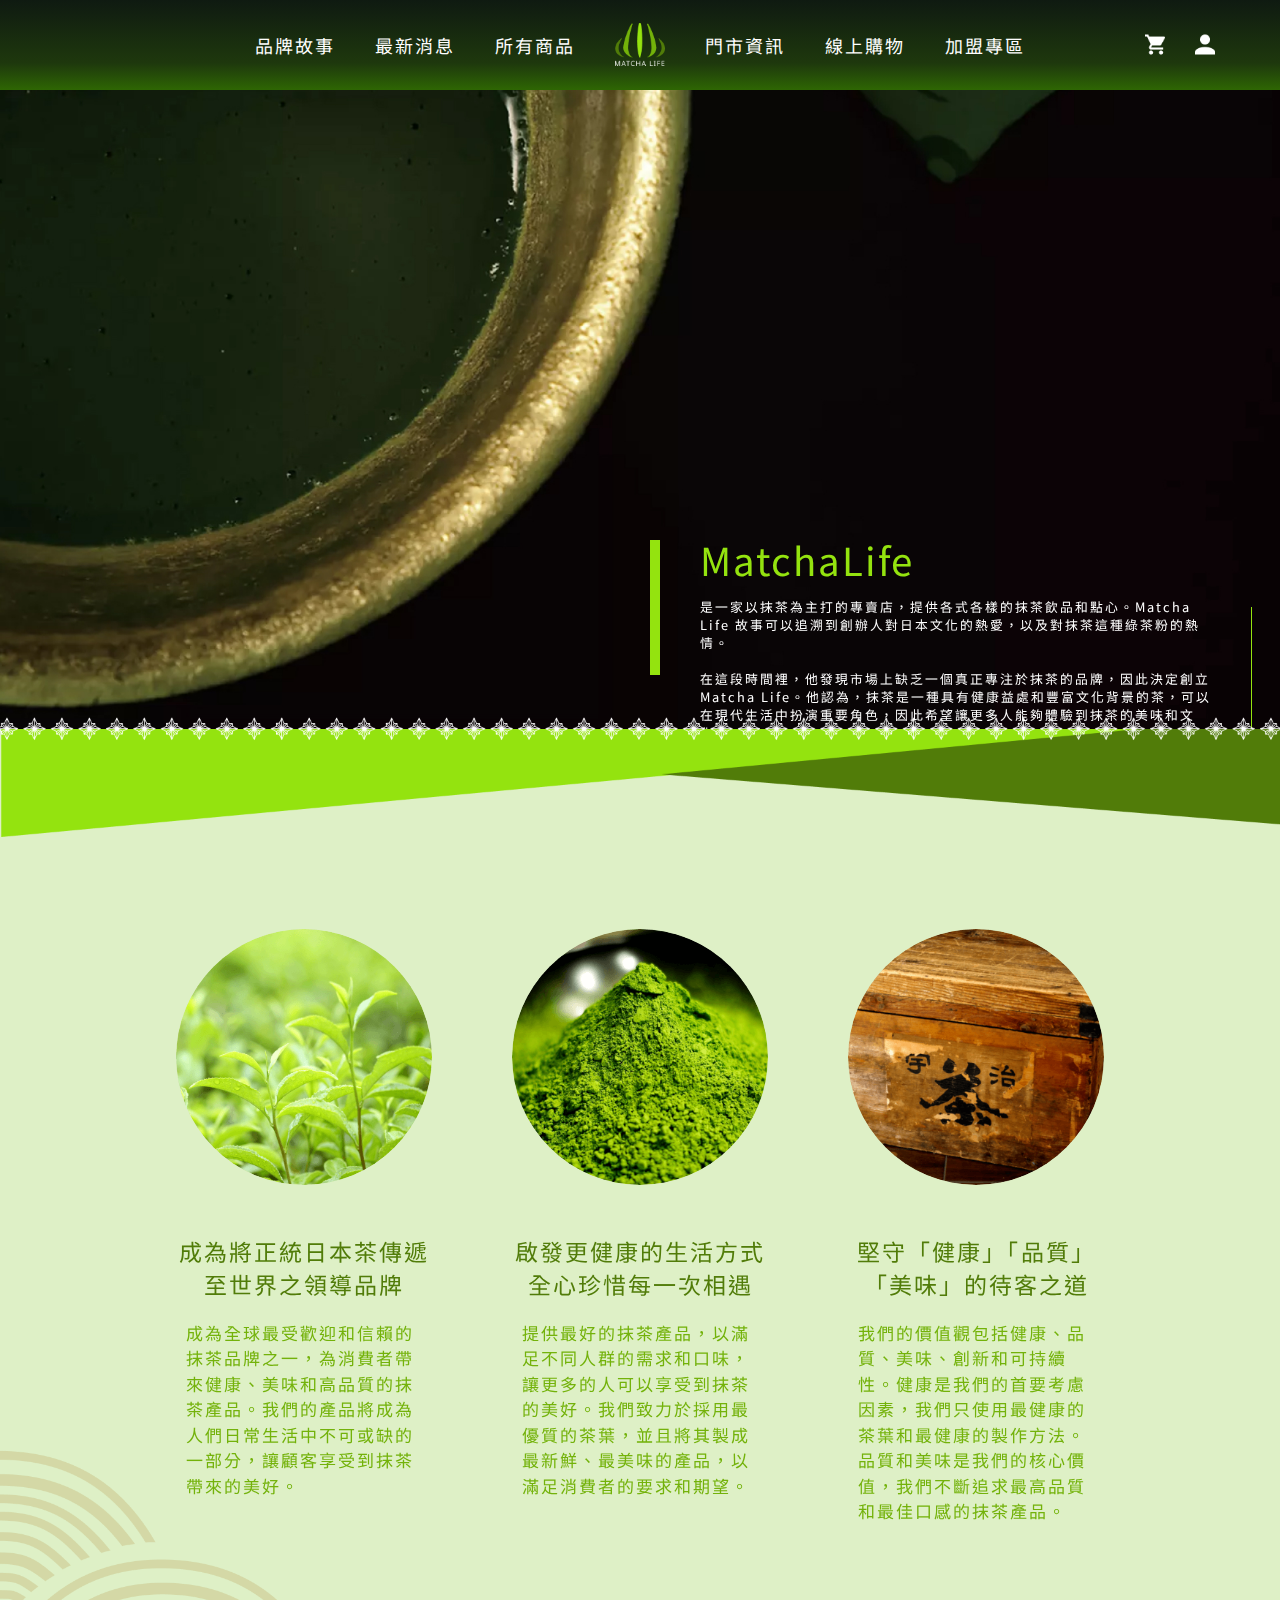
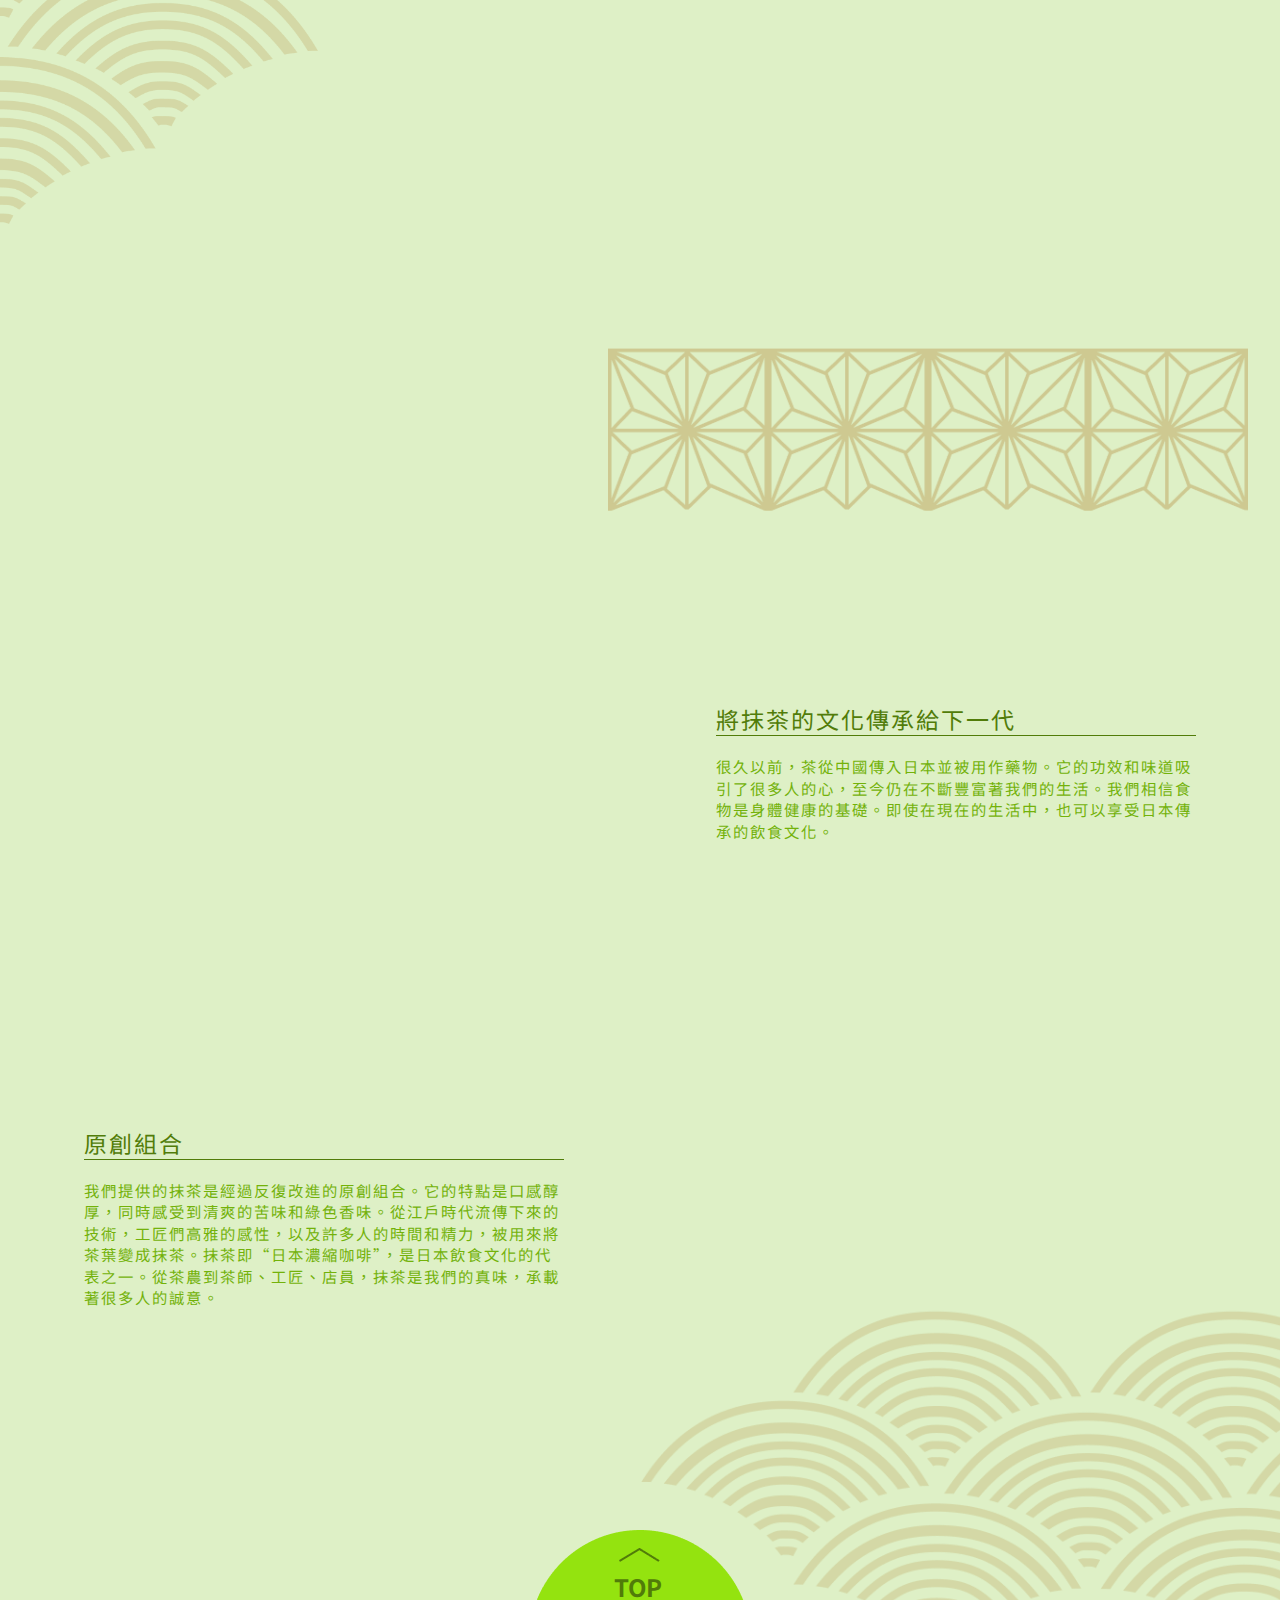
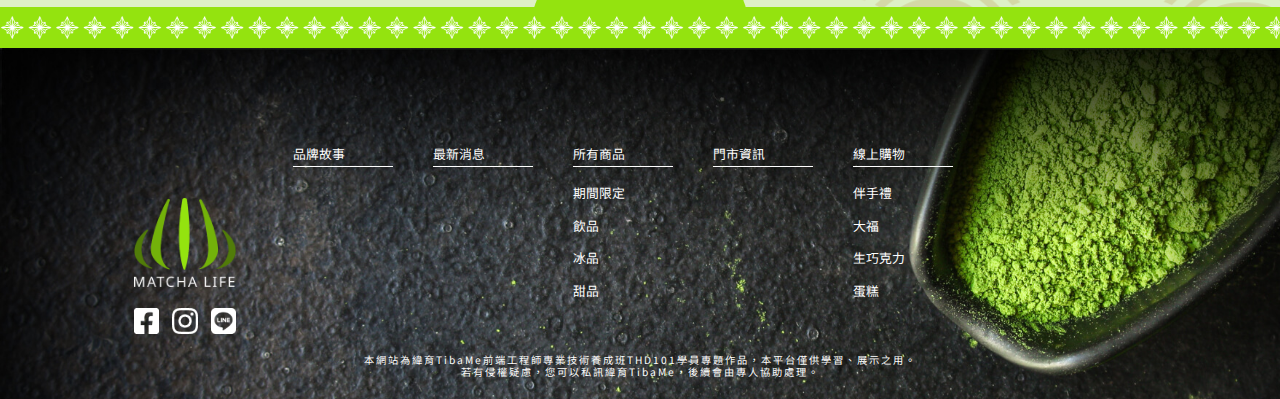
==== commit 664cb2ed: "4/11" ====
--- a/brand_story.html
+++ b/brand_story.html
@@ -5,6 +5,7 @@
     <meta http-equiv="X-UA-Compatible" content="IE=edge">
     <meta name="viewport" content="width=device-width, initial-scale=1.0">
     <link href="https://fonts.googleapis.com/css2?family=Noto+Sans+TC:wght@400;500&display=swap" rel="stylesheet">
+    <link href="https://unpkg.com/aos@2.3.1/dist/aos.css" rel="stylesheet">
     <link rel="stylesheet" href="css/brand_story.css">
     <title>BRAND STORY</title>
 </head>
@@ -40,7 +41,29 @@
                     <a href="online_shop.html">線上購物</a>
                 </li>
                 <li>
-                    <a href="">加盟專區</a>
+                    <a href="join_us.html">加盟專區</a>
+                </li>
+            </ul>
+            <ul class="nav-rwd">
+                <li>
+                    <a href="brand_story.html">品牌故事</a>
+                
+                </li>
+                <li>
+                    <a href="news.html">最新消息</a>
+                
+                </li>
+                <li>
+                    <a href="ourproducts.html">所有商品</a>
+                </li>
+                <li>
+                    <a href="store_information.html">門市資訊</a>
+                </li>
+                <li>
+                    <a href="online_shop.html">線上購物</a>
+                </li>
+                <li>
+                    <a href="join_us.html">加盟專區</a>
                 </li>
             </ul>
             <!-- 導覽列右邊 -->
@@ -56,11 +79,17 @@
                     </a>
                 </li>
             </ul>
-        </div>
+            <div class="nav3">
+                <div class="button1"></div>
+                <div class="button2"></div>
+                <div class="button3"></div>
+            </div>
+        </div>
+
     </div>
     <div class="banner1">
         <img src="img/banner002.jpg" alt="">
-        <div class="h2-banner">
+        <div class="h2-banner" data-aos="zoom-in">
             <h3 class="span1">MatchaLife</h3>
             <h5 class="span2">是一家以抹茶為主打的專賣店，提供各式各樣的抹茶飲品和點心。Matcha Life 故事可以追溯到創辦人對日本文化的熱愛，以及對抹茶這種綠茶粉的熱情。<br><br>在這段時間裡，他發現市場上缺乏一個真正專注於抹茶的品牌，因此決定創立 Matcha Life。他認為，抹茶是一種具有健康益處和豐富文化背景的茶，可以在現代生活中扮演重要角色，因此希望讓更多人能夠體驗到抹茶的美味和文化。</h5>
         </div>
@@ -95,7 +124,7 @@
         <div class="object1">
             <img src="img/object8.png" alt="">
         </div>
-        <div class="body-top-banner2">
+        <div class="body-top-banner2" data-aos="zoom-in">
             <img src="img/banner9.png" alt="">
         </div>
         <div class="object2">
@@ -106,7 +135,7 @@
     <div class="body-bottom">
         <ul class="body-bottom1">
             <li>
-                <img src="img/banner10.jpg" alt="">
+                <img src="img/banner10.jpg" alt="" data-aos="zoom-in-right">
             </li>
             <li>
                 <h4>將抹茶的文化傳承給下一代</h4>
@@ -119,7 +148,7 @@
                 <p>我們提供的抹茶是經過反復改進的原創組合。它的特點是口感醇厚，同時感受到清爽的苦味和綠色香味。從江戶時代流傳下來的技術，工匠們高雅的感性，以及許多人的時間和精力，被用來將茶葉變成抹茶。抹茶即“日本濃縮咖啡”，是日本飲食文化的代表之一。從茶農到茶師、工匠、店員，抹茶是我們的真味，承載著很多人的誠意。</p>
             </li>
             <li>
-                <img src="img/banner11.jpg" alt="">
+                <img src="img/banner11.jpg" alt="" data-aos="zoom-in-left">
             </li>
         </ul>
         <div class="object3">
@@ -190,5 +219,68 @@
             <p>本網站為緯育TibaMe前端工程師專業技術養成班THD101學員專題作品，本平台僅供學習、展示之用。<br>若有侵權疑慮，您可以私訊緯育TibaMe，後續會由專人協助處理。</p>
         </div> 
     </div>
+
+    <!-- rwd footer -->
+    <div class="rwd-footer">
+        <div class="footer-top">
+            <div class="main-left">
+                <a href="index.html">
+                    <img src="img/logo-footer.png" alt="">
+                </a>
+                <div class="main-left-icon">
+                    <a href="">
+                        <img src="img/icon-fb.png" alt="">
+                    </a>
+                    <a href="">
+                        <img src="img/icon-ig.png" alt="">
+                    </a>
+                    <a href="">
+                        <img src="img/icon-line.png" alt="">
+                    </a>
+                </div>
+            </div>
+
+            <div class="main-right">
+                <div class="main-right1">
+                    <a href="brand_story.html">品牌故事</a>
+                </div>
+                <div class="main-right2">
+                    <a href="news.html">最新消息</a>
+                </div>
+                <div class="main-right3">
+                    <a href="ourproducts.html">所有商品</a>
+                </div>
+                <div class="main-right4">
+                    <a href="store_information.html">門市資訊</a>
+                </div>
+                <div class="main-right5">
+                    <a href="online_shop.html">線上購物</a>
+                </div>
+            </div>
+            
+        </div>
+        <div class="footer-bottom">
+            <p>本網站為緯育TibaMe前端工程師專業技術養成班THD101學員專題作品，本平台僅供學習、展示之用。若有侵權疑慮，您可以私訊緯育TibaMe，後續會由專人協助處理。</p>
+        </div> 
+    </div>
+
+    <script src="https://code.jquery.com/jquery-3.6.0.min.js"></script>
+    <script src="https://unpkg.com/aos@2.3.1/dist/aos.js"></script>
+    <script>
+        $(function(){
+            $(".nav3").click(function(){     
+                $(".nav-rwd").toggleClass("open");
+            })
+
+            $('.nav3').click(function() {
+                $('.button2').toggleClass('close');
+                $('.button1').toggleClass('close');
+                $('.button3').toggleClass('close');
+            });
+        })
+    </script>
+    <script>
+        AOS.init();
+    </script>
 </body>
 </html>--- a/css/brand_story.css
+++ b/css/brand_story.css
@@ -55,6 +55,11 @@
     width: 50px;
 }
 
+/* -----rwd------ */
+
+.nav-rwd{
+    display: none;
+}
 /* <!-- 導覽列右邊 --> */
 .nav2 {
     /* width: 300px; */
@@ -677,4 +682,318 @@
     padding: 20px 0;
     line-height: 1.2;
     /* border: 1px solid blue;    */
+}
+/* ----rwd---- */
+.rwd-footer{
+    display: none;
+}
+
+@media screen and (max-width: 414px) {
+    /* 導覽列 */
+    .header{
+        width: 100vw;
+    }
+
+    .nav-top{
+        width: 100vw;
+        height: 10vh;
+        background-image: linear-gradient(0deg, #2e6603 0%, #1E380D 30%, #0F1A11 100%);
+    }
+    /* 導覽列左邊 */
+    .nav1{
+        /* flex-direction: column; */
+    }
+    .nav1 li:nth-child(4){
+        display: block;
+        margin-right: 300px;
+        /* border: 1px solid red; */
+    }
+    .nav1 li{
+        display: none;
+    }
+    .nav1 li a{
+        font-size: 12px;
+    }
+    /* 導覽列滑動選單 */
+    .nav-rwd{
+        display: block;
+        /* display: none; */
+        /* border: 1px solid red; */
+        background-color: #C5E4A6;
+        position: absolute;
+        top: 90px;
+        left: -1000px;
+        transition: all 1s;
+    }
+    
+    .nav-rwd li{
+        width: 100vw;
+        margin: 25px 0;
+        /* margin: 0 auto; */
+        text-align: center;
+    }
+    .nav-rwd li a{
+        text-decoration: none;
+        color: #517C09;
+        border-bottom: 1px solid #73B20A;
+        font-size: 16px;
+    }
+    /* 導覽列右邊 */
+    .nav2{}
+    .nav2 li{}
+    .nav2 li a{
+        width: 37px;
+    }
+    .nav2 li a img{}
+
+    /* 漢堡 */
+    .nav3{
+        width: 10vw;
+        /* display: flex; */
+        /* display: block; */
+        /* border: 1px solid red; */
+        position: absolute;
+        top: 38px;
+        right: 0;
+    }
+    .button1{
+        display: block;
+        width: 20px;
+        height: 1px;
+        background-color: white;
+        /* border: 1px solid red; */
+        margin-bottom: 5px;
+        position: absolute;
+        top: 0;
+        transition: all .8s;
+    }
+    .button2{
+        display: block;
+        width: 20px;
+        height: 1px;
+        background-color: white;
+        margin-bottom: 5px;
+        position: absolute;
+        top: 5px;
+    }
+    .button3{
+        display: block;
+        width: 20px;
+        height: 1px;
+        background-color: white;
+        position: absolute;
+        top: 10px;
+        transition: all .8s;    
+    }
+    .button1.close {
+        display: block;
+        transform: rotate(-225deg);
+        top: 5px;
+    }
+    .button3.close {
+        display: block;
+        transform: rotate(225deg);
+        top: 5px;
+    }
+
+    .close{
+        display: none;
+    }
+
+    .open{
+        left: 0;
+        opacity: 1;
+        transition: 1s;
+    }
+    /* banner */
+    .banner1{
+        overflow: hidden;
+    }
+    .banner1 img{
+        height: 350px;
+        width: auto;
+    }
+    .h2-banner{
+        padding-left: 40px;
+        padding-right: 30px;
+        position: absolute;
+        top: 121px;
+        right: 55px;
+        letter-spacing: 2px;
+        width: 56vw;
+    }
+    .span1{
+        font-size: 2em;
+    }
+    .span2{
+        font-size: 0.8em;
+    }
+    .span1::before{
+        height: 15vh;
+        width: 5px;
+    }
+    .span2::after{
+        height: 15vh;
+    }
+    /* 中間ul */
+    .body-top ul{
+        flex-direction: column;
+        padding-top: 70px;
+    }
+    .body-top ul li{
+        width: auto;
+        margin-bottom: 20px;
+    }
+    .body-top ul li img{
+        width: 50vw;
+        margin: 30px auto;
+    }
+    .body-top ul li h4{
+        width: 320px;
+    }
+    .body-top ul li p{
+        width: 320px;
+    }
+    .body-top .object1 img{
+        width: 60%;
+        translate: -140% -30%;
+    }
+    .body-top .body-top-banner2{
+        position: relative;
+        width: 92vw;
+        height: 310px;
+        margin: 0 auto;
+        overflow: hidden;
+    }
+    .body-top .body-top-banner2 img{
+        width: 133vw;
+        position: absolute;
+        top: 0px;
+        left: -80px;
+    }
+    /* bodybottom */
+    .body-bottom1{
+        flex-direction: column;
+        margin-top: 90px;
+    }
+    .body-bottom1 li img{
+        width: 80vw;
+        margin-bottom: 20px;
+    }
+    .body-bottom1 li:nth-child(2){
+        margin: 0 25px;
+    }
+    .body-bottom1 li h4{
+        font-size: 1.3em;
+    }
+    .body-bottom1 li p{
+        font-size: 1em;
+    }
+    .body-bottom2{
+        flex-direction: column;
+        margin: 80px auto 0;
+    }
+    .body-bottom2 li img{
+        width: 80vw;
+    }
+    .body-bottom2 li:nth-child(1){
+        margin: 0 25px;
+        margin-bottom: 20px;
+    }
+    .body-bottom2 li h4{
+        font-size: 1.5em;
+    }
+    .body-bottom2 li p{
+        font-size: 1em;
+    }
+    .object3 img{
+        translate: 115% -10%;
+        width: 450px;
+    }
+
+    /* 底層返回最上層元件 */
+    .bottom-object{
+        margin-top: 100px;
+    }
+
+    /* footer */
+    .footer{
+        display: none;
+    }
+    .footer-top .main-left{
+        margin-top: 0;
+        margin-left: 0;
+        width: 100vw;
+    }
+    .footer-top .main-left .main-left-icon{
+        justify-content: center;
+    }
+    .footer-top .main-right{
+        flex-direction: column;
+        align-items: center;
+        margin-left: 0;
+        margin-top: 50px;
+    }
+    .rwd-footer{
+    background-image: url("../img/bg01.jpg");
+    display: block;
+    /* height: 482px; */
+    width: 100%;
+    /* height: 100%; */
+    /* width: 99vw; */
+    background-repeat: no-repeat;
+    background-size: cover;
+    background-position: center;
+    overflow: hidden;
+    }
+    .main-left-icon a{
+        width: 9vw;
+    }
+    .main-left-icon a img{
+        width: 6vw;
+    }
+    .footer-top>.main-left>a>img{
+        width: 20vw;
+        margin-top: 20px;
+    }
+    .main-right1{
+        margin-left: 40px;
+        margin-bottom: 20px;
+    }
+    .main-right2{
+        margin-bottom: 20px;
+    }
+    .main-right3{
+        margin-bottom: 20px;
+    }
+    .main-right4{
+        margin-bottom: 20px;
+    }
+    .main-right a{
+        width: 120px;
+        font-size: 1.3em;
+        /* margin-bottom: 20px; */
+    }
+    .main-right3 a{
+        margin-bottom: 0;
+    }
+    .main-right1::after{
+        width: 65px;
+    }
+    .main-right2::after{
+        width: 65px;
+    }
+    .main-right3 :nth-child(1)::after{
+        width: 65px;
+    }
+    .main-right4::after{
+        width: 65px;
+    }
+    .main-right5 :nth-child(1)::after{
+        width: 65px;
+    }
+    .footer-bottom p{
+        padding: 20px 30px;
+        font-size: 0.8em;
+    }
 }